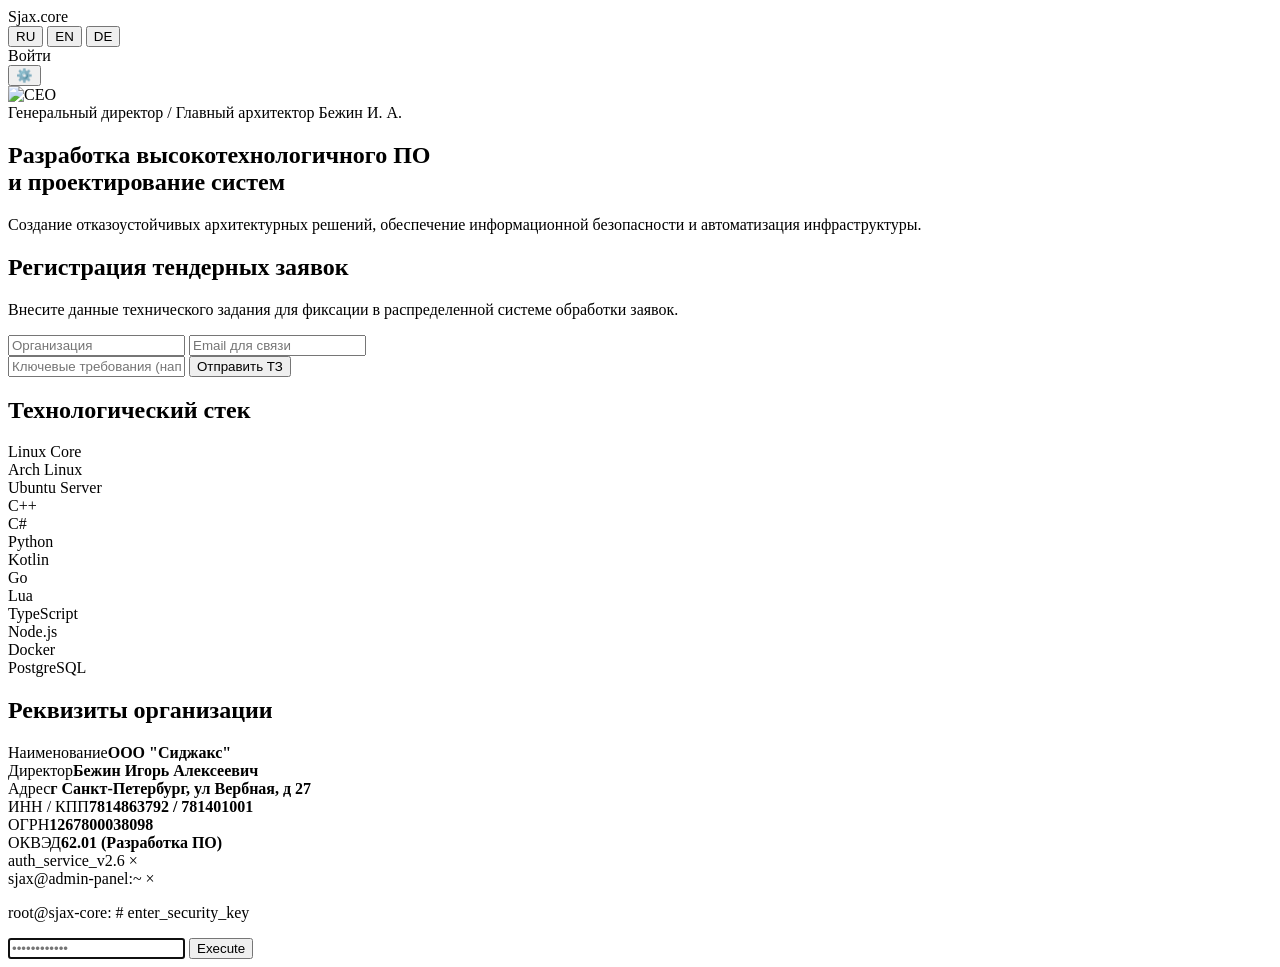
==== index.html @ 9d62c4f7 "Update index.html" ====
<!DOCTYPE html>
<html lang="ru">
<head>
    <meta charset="UTF-8">
    <meta name="viewport" content="width=device-width, initial-scale=1.0">
    <title>ООО «Сиджакс»</title>
    <link rel="preconnect" href="https://fonts.googleapis.com">
    <link rel="preconnect" href="https://fonts.gstatic.com" crossorigin>
    <link href="https://fonts.googleapis.com/css2?family=JetBrains+Mono:wght@400;500&family=Plus+Jakarta+Sans:wght@400;600;700&display=swap" rel="stylesheet">
    <link rel="stylesheet" href="style.css">
</head>
<body>

    <header class="navigation-bar">
        <div class="logo">Sjax<span class="logo-dot">.</span>core</div>
        <nav class="nav-controls">
            <div class="lang-selector">
                <button onclick="setLang('ru')" id="lang-ru" class="active-lang">RU</button>
                <button onclick="setLang('en')" id="lang-en">EN</button>
                <button onclick="setLang('de')" id="lang-de">DE</button>
            </div>
            <div id="user-profile-zone" class="user-badge-header" onclick="toggleUserModal()">
                <span id="user-nav-name">Войти</span>
            </div>
            <button class="control-gear" onclick="openAdminModal()">⚙️</button>
        </nav>
    </header>

    <main class="main-wrapper">
        
        <section class="hero-section">
            <div class="ceo-badge">
                <div class="avatar-container">
                    <img id="ceo-avatar" src="https://cdn.phototourl.com/free/2026-06-03-d10186d6-d493-4228-a46b-4784cc7c9f4e.png" alt="CEO">
                    <div class="online-pulse"></div>
                </div>
                <div class="ceo-info">
                    <span class="ceo-title">Генеральный директор / Главный архитектор</span>
                    <span class="ceo-name">Бежин И. А.</span>
                </div>
            </div>
            
            <h1 id="main-headline">Разработка высокотехнологичного ПО<br><span class="purple-gradient">и проектирование систем</span></h1>
            <p id="main-subline">Создание отказоустойчивых архитектурных решений, обеспечение информационной безопасности и автоматизация инфраструктуры.</p>
        </section>

        <section class="tender-constructor card">
            <div class="section-header">
                <h2 id="tender-title">Регистрация тендерных заявок</h2>
                <p id="tender-desc">Внесите данные технического задания для фиксации в распределенной системе обработки заявок.</p>
            </div>
            <div class="tender-form">
                <div class="form-row">
                    <input type="text" id="client-company" placeholder="Организация">
                    <input type="email" id="client-email" placeholder="Email для связи">
                </div>
                <div class="form-row">
                    <input type="text" id="tender-keywords" placeholder="Ключевые требования (например: СУБД, высокая нагрузка)">
                    <button onclick="submitTenderToDB()" id="tender-btn">Отправить ТЗ</button>
                </div>
                <div id="tender-result" class="tender-output" style="display: none;"></div>
            </div>

            <div class="user-tenders-list" id="my-tenders-box" style="display:none;">
                <h3>Лог зарегистрированных заявок:</h3>
                <div id="tenders-container"></div>
            </div>
        </section>

        <section class="matrix-stack">
            <h2 id="stack-headline">Технологический стек</h2>
            <div class="stack-flex">
                <div class="stack-tag">Linux Core</div>
                <div class="stack-tag">Arch Linux</div>
                <div class="stack-tag">Ubuntu Server</div>
                <div class="stack-tag">C++</div>
                <div class="stack-tag">C#</div>
                <div class="stack-tag">Python</div>
                <div class="stack-tag">Kotlin</div>
                <div class="stack-tag">Go</div>
                <div class="stack-tag">Lua</div>
                <div class="stack-tag">TypeScript</div>
                <div class="stack-tag">Node.js</div>
                <div class="stack-tag">Docker</div>
                <div class="stack-tag">PostgreSQL</div>
            </div>
        </section>

        <section class="legal-board card">
            <h2 id="legal-title">Реквизиты организации</h2>
            <div class="legal-grid">
                <div class="legal-row"><span>Наименование</span><strong>ООО "Сиджакс"</strong></div>
                <div class="legal-row"><span>Директор</span><strong>Бежин Игорь Алексеевич</strong></div>
                <div class="legal-row"><span>Адрес</span><strong>г Санкт-Петербург, ул Вербная, д 27</strong></div>
                <div class="legal-row"><span>ИНН / КПП</span><strong>7814863792 / 781401001</strong></div>
                <div class="legal-row"><span>ОГРН</span><strong>1267800038098</strong></div>
                <div class="legal-row"><span>ОКВЭД</span><strong>62.01 (Разработка ПО)</strong></div>
            </div>
        </section>
    </main>

    <div id="user-gate" class="modal-overlay">
        <div class="terminal-box">
            <div class="terminal-header">
                <span class="terminal-title">auth_service_v2.6</span>
                <span class="close-gate" onclick="toggleUserModal()">&times;</span>
            </div>
            <div class="terminal-body" id="user-modal-body"></div>
        </div>
    </div>

    <div id="secure-gate" class="modal-overlay">
        <div class="terminal-box">
            <div class="terminal-header">
                <span class="terminal-title">sjax@admin-panel:~</span>
                <span class="close-gate" onclick="closeAdminModal()">&times;</span>
            </div>
            <div class="terminal-body">
                <div id="auth-zone">
                    <p class="status-text">root@sjax-core: # enter_security_key</p>
                    <input type="password" id="gate-pass" placeholder="••••••••••••" autofocus>
                    <button onclick="tryGateAccess()" class="action-btn">Execute</button>
                </div>
                <div id="control-zone" style="display: none;">
                    <p class="status-success">[SUCCESS] Сессия администратора активна.</p>
                    <div class="control-form">
                        <label>Редактировать главный слоган:</label>
                        <input type="text" id="input-headline">
                        
                        <label>Выбрать аватар:</label>
                        <div class="avatar-presets">
                            <img src="https://cdn.phototourl.com/free/2026-06-03-d10186d6-d493-4228-a46b-4784cc7c9f4e.png" onclick="selectPresetAvatar(this.src)" class="preset-preview">
                            <img src="https://encrypted-tbn0.gstatic.com/images?q=tbn:ANd9GcQONA4VPnuC95FvhA2BJG3ruIGgyJa0oaiVJg&s" onclick="selectPresetAvatar(this.src)" class="preset-preview">
                            <img src="https://pbs.twimg.com/media/EpnN1Y5W4AA3xWv?format=jpg&name=small" onclick="selectPresetAvatar(this.src)" class="preset-preview">
                        </div>

                        <label>Или кастомный URL изображения:</label>
                        <input type="text" id="input-avatar" placeholder="https://...">
                        
                        <button onclick="commitDevChanges()" class="action-btn">Commit Changes</button>
                        <p id="console-log"></p>
                    </div>
                </div>
            </div>
        </div>
    </div>

    <script src="script.js"></script>
</body>
</html>
---- style.css ----
/**
 * Core Front-End Engine v2.6
 * Модуль интернационализации, обработки транзакций СУБД и аутентификации.
 */

const i18n = {
    ru: {
        headline: "Разработка высокотехнологичного программного обеспечения<br><span class='purple-gradient'>и оптимизация бизнес-процессов</span>",
        subline: "Проектирование отказоустойчивых архитектурных решений, обеспечение информационной безопасности и автоматизация инфраструктуры на базе Linux систем.",
        tenderT: "Подать тендерную заявку / Техническое задание",
        tenderD: "Заполните форму для регистрации проекта в системе обработки заявок. Данные будут сохранены в распределенном хранилище.",
        tenderB: "Зарегистрировать ТЗ",
        stackH: "Используемый стек технологий",
        legalH: "Раскрытие информации и официальные реквизиты"
    },
    en: {
        headline: "High-Tech Software Development<br><span class='purple-gradient'>and Business Process Optimization</span>",
        subline: "Engineering fault-tolerant architectures, ensuring information security, and automating infrastructure based on Linux environments.",
        tenderT: "Submit Tender Proposal / Technical Specification",
        tenderD: "Fill out the form to register your project in the processing system. Data will be saved in persistent storage.",
        tenderB: "Register Spec",
        stackH: "Tech Stack Utilization",
        legalH: "Corporate Transparency & Official Requisites"
    },
    de: {
        headline: "High-Tech Softwareentwicklung<br><span class='purple-gradient'>und Geschäftsprozessoptimierung</span>",
        subline: "Entwicklung fehlertoleranter Architekturen, Gewährleistung der Informationssicherheit und Automatisierung der Infrastruktur auf Basis von Linux-Systemen.",
        tenderT: "Ausschreibung einreichen / Lastenheft",
        tenderD: "Füllen Sie das Formular aus, um das Projekt im Verarbeitungssystem zu registrieren. Die Daten werden im persistenten Speicher gesichert.",
        tenderB: "Spezifikation registrieren",
        stackH: "Technologiestapel",
        legalH: "Offenlegung von Informationen und offizielle Requisiten"
    }
};

let currentUser = JSON.parse(localStorage.getItem('sjax_logged_user')) || null;

function setLang(lang) {
    document.querySelectorAll('.lang-selector button').forEach(b => b.classList.remove('active-lang'));
    document.getElementById(`lang-${lang}`).classList.add('active-lang');

    const customH = localStorage.getItem('sjax_custom_headline');
    document.getElementById('main-headline').innerHTML = (lang === 'ru' && customH) ? customH : i18n[lang].headline;
    
    document.getElementById('main-subline').innerText = i18n[lang].subline;
    document.getElementById('tender-title').innerText = i18n[lang].tenderT;
    document.getElementById('tender-desc').innerText = i18n[lang].tenderD;
    document.getElementById('tender-btn').innerText = i18n[lang].tenderB;
    document.getElementById('stack-headline').innerText = i18n[lang].stackH;
    document.getElementById('legal-title').innerText = i18n[lang].legalH;
}

window.onload = function() {
    if(localStorage.getItem('sjax_custom_headline')) {
        document.getElementById('main-headline').innerHTML = localStorage.getItem('sjax_custom_headline');
    }
    const savedAvatar = localStorage.getItem('sjax_custom_avatar') || "https://cdn.phototourl.com/free/2026-06-03-d10186d6-d493-4228-a46b-4784cc7c9f4e.png";
    document.getElementById('ceo-avatar').src = savedAvatar;

    updateUserInterface();
    renderUserTenders();
};

/* --- МОДУЛЬ ТЕНДЕРНЫХ ЗАЯВОК (ПЕРСИСТЕНТНОЕ ХРАНИЛИЩЕ) --- */

function submitTenderToDB() {
    const company = document.getElementById('client-company').value.trim();
    const email = document.getElementById('client-email').value.trim();
    const keywords = document.getElementById('tender-keywords').value.trim();
    const output = document.getElementById('tender-result');

    if (!company || !email || !keywords) {
        output.style.display = "block";
        output.innerHTML = `<span style="color: #ef4444;">[DB ERROR] Ошибка валидации схемы. Заполните все обязательные поля.</span>`;
        return;
    }

    const tenderId = "S_IDX_" + Math.floor(Math.random() * 900000 + 100000);
    const newTender = {
        id: tenderId,
        company: company,
        email: email,
        keywords: keywords,
        date: new Date().toLocaleString(),
        user: currentUser ? currentUser.name : "Анонимный источник"
    };

    let db = JSON.parse(localStorage.getItem('sjax_global_database')) || [];
    db.push(newTender);
    localStorage.setItem('sjax_global_database', JSON.stringify(db));

    output.style.display = "block";
    output.innerHTML = `
        <span style="color: #22c55e;">[TRANSACTION SUCCESS] Запись успешно добавлена в стек хранения.</span><br>
        <strong>UID транзакции:</strong> ${tenderId}<br>
        <span style="color: var(--p-highlight);">Логи синхронизированы с панелью мониторинга руководителя.</span>
    `;

    document.getElementById('client-company').value = '';
    document.getElementById('client-email').value = '';
    document.getElementById('tender-keywords').value = '';
    renderUserTenders();
}

function renderUserTenders() {
    const box = document.getElementById('my-tenders-box');
    const container = document.getElementById('tenders-container');
    let db = JSON.parse(localStorage.getItem('sjax_global_database')) || [];

    if (db.length === 0) {
        box.style.display = "none";
        return;
    }

    box.style.display = "block";
    container.innerHTML = "";
    
    db.reverse().forEach(item => {
        container.innerHTML += `
            <div class="db-tender-item">
                <span style="color: #22c55e;">[${item.date}]</span> 
                <strong>${item.id}</strong> — Организация: <em>${item.company}</em> (Регистратор: ${item.user}): <br>
                <span>Спецификация требований: ${item.keywords}</span>
            </div>
        `;
    });
}

/* --- МОДУЛЬ ИМИТАЦИИ OAUTH ПРОДЛЕНИЯ СЕССИЙ --- */

function toggleUserModal() {
    const modal = document.getElementById('user-gate');
    modal.style.display = (modal.style.display === 'flex') ? 'none' : 'flex';
    if(modal.style.display === 'flex') renderUserModalContent();
}

function renderUserModalContent() {
    const body = document.getElementById('user-modal-body');
    if (currentUser) {
        body.innerHTML = `
            <p class="terminal-success">[AUTHORIZED] Авторизация действительна.</p>
            <p class="terminal-text" style="color:#fff; margin-top:10px;">
                Идентификатор: <strong>${currentUser.name}</strong><br>
                Протокол авторизации: <span style="color:var(--p-highlight);">${currentUser.provider.toUpperCase()} API OAuth2</span>
            </p>
            <button onclick="logoutUser()" class="terminal-btn" style="background:#ef4444; margin-top:20px;">Завершить сессию (Exit)</button>
        `;
    } else {
        body.innerHTML = `
            <p class="terminal-text">system_core: # select_oauth_provider</p>
            <p style="font-size:13px; color:var(--text-muted); margin-bottom:15px;">Выберите внешнего провайдера для привязки тендерных логов к вашему профилю:</p>
            <div class="oauth-container">
                <div class="social-btn btn-google" onclick="simulateOAuth('Google', 'Заказчик (Google ID)')">Интеграция через Google ID</div>
                <div class="social-btn btn-yandex" onclick="simulateOAuth('Yandex', 'Представитель (Yandex ID)')">Интеграция через Яндекс ID</div>
                <div class="social-btn btn-vk" onclick="simulateOAuth('VK', 'Пользователь (VK Connect)')">Интеграция через VK ID</div>
            </div>
        `;
    }
}

function simulateOAuth(provider, mockName) {
    currentUser = { name: mockName, provider: provider };
    localStorage.setItem('sjax_logged_user', JSON.stringify(currentUser));
    updateUserInterface();
    renderUserModalContent();
    setTimeout(() => toggleUserModal(), 1000);
}

function logoutUser() {
    currentUser = null;
    localStorage.removeItem('sjax_logged_user');
    updateUserInterface();
    renderUserModalContent();
    setTimeout(() => toggleUserModal(), 800);
}

function updateUserInterface() {
    const navText = document.getElementById('user-nav-name');
    if (currentUser) {
        navText.innerText = `${currentUser.name}`;
        navText.style.color = "var(--p-highlight)";
    } else {
        navText.innerText = "Войти в систему";
        navText.style.color = "#fff";
    }
}

/* --- КОНСОЛЬ АДМИНИСТРАТОРА (ГЕНДИРЕКТОР БЕЖИН И. А.) --- */

function openAdminModal() { document.getElementById('secure-gate').style.display = 'flex'; }
function closeAdminModal() { document.getElementById('secure-gate').style.display = 'none'; }

function tryGateAccess() {
    const inputPass = document.getElementById('gate-pass').value;
    if(inputPass === 'sudo_rm_rf_sidjacks') {
        document.getElementById('auth-zone').style.display = 'none';
        document.getElementById('control-zone').style.display = 'block';
        document.getElementById('input-headline').value = document.getElementById('main-headline').innerText;
        document.getElementById('input-avatar').value = document.getElementById('ceo-avatar').src;
    } else {
        alert('ACCESS DENIED. Нарушение прав доступа.');
    }
}

function selectPresetAvatar(url) {
    document.getElementById('input-avatar').value = url;
}

function commitDevChanges() {
    const nextHeadline = document.getElementById('input-headline').value;
    const nextAvatar = document.getElementById('input-avatar').value;
    
    localStorage.setItem('sjax_custom_headline', nextHeadline);
    document.getElementById('main-headline').innerHTML = nextHeadline;
    
    if(nextAvatar.trim() !== "") {
        localStorage.setItem('sjax_custom_avatar', nextAvatar);
        document.getElementById('ceo-avatar').src = nextAvatar;
    }
    
    const log = document.getElementById('console-log');
    log.style.color = "#22c55e";
    log.innerText = ">>> Матрица конфигурации обновлена успешно.";
    
    setTimeout(() => { log.innerText = ""; closeAdminModal(); }, 1200);
}
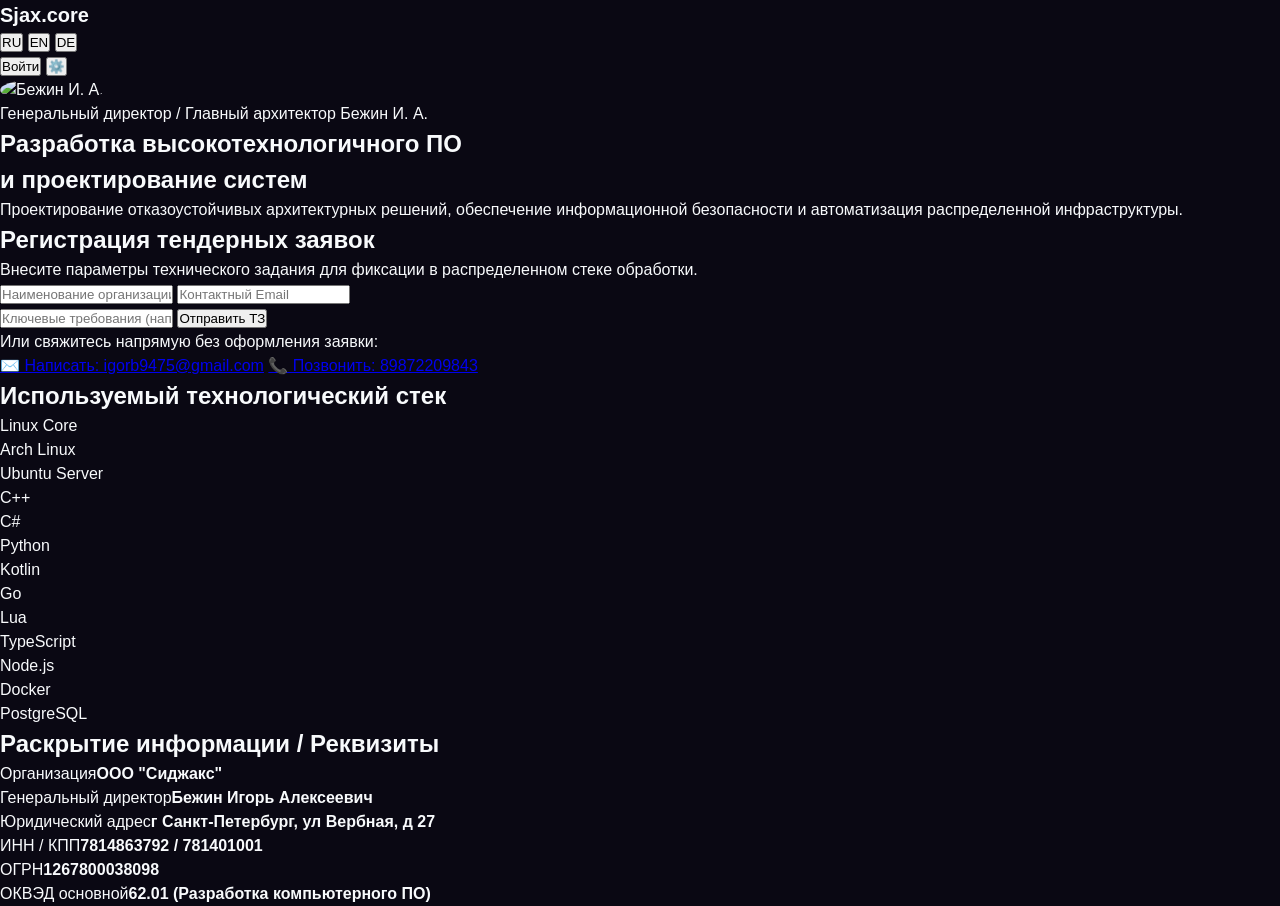
==== commit 60552e4f: "Update index.html" ====
--- a/index.html
+++ b/index.html
@@ -3,141 +3,162 @@
 <head>
     <meta charset="UTF-8">
     <meta name="viewport" content="width=device-width, initial-scale=1.0">
-    <title>ООО «Сиджакс»</title>
+    <title>ООО «Сиджакс» — Разработка ПО</title>
     <link rel="preconnect" href="https://fonts.googleapis.com">
     <link rel="preconnect" href="https://fonts.gstatic.com" crossorigin>
-    <link href="https://fonts.googleapis.com/css2?family=JetBrains+Mono:wght@400;500&family=Plus+Jakarta+Sans:wght@400;600;700&display=swap" rel="stylesheet">
+    <link href="https://fonts.googleapis.com/css2?family=JetBrains+Mono:wght@400;600;700&display=swap" rel="stylesheet">
+    <link rel="stylesheet" href="https://cdn.jsdelivr.net/gh/devicons/devicon@latest/devicon.min.css">
     <link rel="stylesheet" href="style.css">
 </head>
 <body>
 
-    <header class="navigation-bar">
-        <div class="logo">Sjax<span class="logo-dot">.</span>core</div>
-        <nav class="nav-controls">
-            <div class="lang-selector">
+    <header class="nav-container">
+        <div class="logo">Sjax<span class="dot">.</span>core</div>
+        <div class="nav-right">
+            <div class="lang-box">
                 <button onclick="setLang('ru')" id="lang-ru" class="active-lang">RU</button>
                 <button onclick="setLang('en')" id="lang-en">EN</button>
                 <button onclick="setLang('de')" id="lang-de">DE</button>
             </div>
-            <div id="user-profile-zone" class="user-badge-header" onclick="toggleUserModal()">
-                <span id="user-nav-name">Войти</span>
-            </div>
-            <button class="control-gear" onclick="openAdminModal()">⚙️</button>
-        </nav>
+            <button id="user-badge" class="btn-secondary" onclick="toggleUserModal()">Войти</button>
+            <button class="btn-icon" onclick="openAdminModal()">⚙️</button>
+        </div>
     </header>
 
-    <main class="main-wrapper">
+    <main class="layout-wrapper">
         
-        <section class="hero-section">
-            <div class="ceo-badge">
-                <div class="avatar-container">
-                    <img id="ceo-avatar" src="https://cdn.phototourl.com/free/2026-06-03-d10186d6-d493-4228-a46b-4784cc7c9f4e.png" alt="CEO">
-                    <div class="online-pulse"></div>
+        <section class="hero-block">
+            <div class="profile-card">
+                <div class="avatar-wrapper">
+                    <img id="ceo-avatar" src="https://cdn.phototourl.com/free/2026-06-03-d10186d6-d493-4228-a46b-4784cc7c9f4e.png" alt="Бежин И. А.">
+                    <span class="status-indicator"></span>
                 </div>
-                <div class="ceo-info">
-                    <span class="ceo-title">Генеральный директор / Главный архитектор</span>
-                    <span class="ceo-name">Бежин И. А.</span>
+                <div class="profile-meta">
+                    <span class="role">Генеральный директор / Главный архитектор</span>
+                    <span class="name">Бежин И. А.</span>
                 </div>
             </div>
             
-            <h1 id="main-headline">Разработка высокотехнологичного ПО<br><span class="purple-gradient">и проектирование систем</span></h1>
-            <p id="main-subline">Создание отказоустойчивых архитектурных решений, обеспечение информационной безопасности и автоматизация инфраструктуры.</p>
+            <h1 id="main-headline">Разработка высокотехнологичного ПО<br><span class="gradient-text">и проектирование систем</span></h1>
+            <p id="main-subline">Проектирование отказоустойчивых архитектурных решений, обеспечение информационной безопасности и автоматизация распределенной инфраструктуры.</p>
         </section>
 
-        <section class="tender-constructor card">
-            <div class="section-header">
-                <h2 id="tender-title">Регистрация тендерных заявок</h2>
-                <p id="tender-desc">Внесите данные технического задания для фиксации в распределенной системе обработки заявок.</p>
+        <section class="console-section">
+            <div class="panel-header">
+                <div class="window-controls"><span></span><span></span><span></span></div>
+                <h2 id="tender-title" class="panel-title">Регистрация тендерных заявок</h2>
             </div>
-            <div class="tender-form">
-                <div class="form-row">
-                    <input type="text" id="client-company" placeholder="Организация">
-                    <input type="email" id="client-email" placeholder="Email для связи">
+            <div class="panel-body">
+                <p id="tender-desc" class="panel-hint">Внесите параметры технического задания для фиксации в распределенном стеке обработки.</p>
+                
+                <div class="form-grid">
+                    <input type="text" id="client-company" placeholder="Наименование организации">
+                    <input type="email" id="client-email" placeholder="Контактный Email">
                 </div>
-                <div class="form-row">
-                    <input type="text" id="tender-keywords" placeholder="Ключевые требования (например: СУБД, высокая нагрузка)">
-                    <button onclick="submitTenderToDB()" id="tender-btn">Отправить ТЗ</button>
+                <div class="form-action-group">
+                    <input type="text" id="tender-keywords" placeholder="Ключевые требования (например: высокая нагрузка, СУБД, Linux)">
+                    <button onclick="submitTenderToDB()" id="tender-btn" class="btn-primary">Отправить ТЗ</button>
                 </div>
-                <div id="tender-result" class="tender-output" style="display: none;"></div>
+                
+                <div id="tender-result" class="log-box success-msg" style="display: none;"></div>
+
+                <div class="direct-contacts-zone">
+                    <span class="or-divider">Или свяжитесь напрямую без оформления заявки:</span>
+                    <div class="contacts-row">
+                        <a href="mailto:igorb9475@gmail.com" class="contact-link">✉️ Написать: igorb9475@gmail.com</a>
+                        <a href="tel:89872209843" class="contact-link">📞 Позвонить: 89872209843</a>
+                    </div>
+                </div>
             </div>
 
-            <div class="user-tenders-list" id="my-tenders-box" style="display:none;">
-                <h3>Лог зарегистрированных заявок:</h3>
+            <div class="db-logs-area" id="my-tenders-box" style="display:none;">
+                <div class="logs-header">Лог локальных транзакций в СУБД:</div>
                 <div id="tenders-container"></div>
             </div>
         </section>
 
-        <section class="matrix-stack">
-            <h2 id="stack-headline">Технологический стек</h2>
-            <div class="stack-flex">
-                <div class="stack-tag">Linux Core</div>
-                <div class="stack-tag">Arch Linux</div>
-                <div class="stack-tag">Ubuntu Server</div>
-                <div class="stack-tag">C++</div>
-                <div class="stack-tag">C#</div>
-                <div class="stack-tag">Python</div>
-                <div class="stack-tag">Kotlin</div>
-                <div class="stack-tag">Go</div>
-                <div class="stack-tag">Lua</div>
-                <div class="stack-tag">TypeScript</div>
-                <div class="stack-tag">Node.js</div>
-                <div class="stack-tag">Docker</div>
-                <div class="stack-tag">PostgreSQL</div>
+        <section class="tech-section">
+            <h2 id="stack-headline">Используемый технологический стек</h2>
+            <div class="tags-grid">
+                <div class="tag"><i class="devicon-linux-plain"></i> Linux Core</div>
+                <div class="tag"><i class="devicon-archlinux-plain"></i> Arch Linux</div>
+                <div class="tag"><i class="devicon-ubuntu-plain"></i> Ubuntu Server</div>
+                <div class="tag"><i class="devicon-cplusplus-plain"></i> C++</div>
+                <div class="tag"><i class="devicon-csharp-plain"></i> C#</div>
+                <div class="tag"><i class="devicon-python-plain"></i> Python</div>
+                <div class="tag"><i class="devicon-kotlin-plain"></i> Kotlin</div>
+                <div class="tag"><i class="devicon-go-original-wordmark"></i> Go</div>
+                <div class="tag"><i class="devicon-lua-plain"></i> Lua</div>
+                <div class="tag"><i class="devicon-typescript-plain"></i> TypeScript</div>
+                <div class="tag"><i class="devicon-nodejs-plain"></i> Node.js</div>
+                <div class="tag"><i class="devicon-docker-plain"></i> Docker</div>
+                <div class="tag"><i class="devicon-postgresql-plain"></i> PostgreSQL</div>
             </div>
         </section>
 
-        <section class="legal-board card">
-            <h2 id="legal-title">Реквизиты организации</h2>
-            <div class="legal-grid">
-                <div class="legal-row"><span>Наименование</span><strong>ООО "Сиджакс"</strong></div>
-                <div class="legal-row"><span>Директор</span><strong>Бежин Игорь Алексеевич</strong></div>
-                <div class="legal-row"><span>Адрес</span><strong>г Санкт-Петербург, ул Вербная, д 27</strong></div>
-                <div class="legal-row"><span>ИНН / КПП</span><strong>7814863792 / 781401001</strong></div>
-                <div class="legal-row"><span>ОГРН</span><strong>1267800038098</strong></div>
-                <div class="legal-row"><span>ОКВЭД</span><strong>62.01 (Разработка ПО)</strong></div>
+        <section class="legal-section">
+            <h2 id="legal-title">Раскрытие информации / Реквизиты</h2>
+            <div class="legal-table">
+                <div class="table-row"><span>Организация</span><strong>ООО "Сиджакс"</strong></div>
+                <div class="table-row"><span>Генеральный директор</span><strong>Бежин Игорь Алексеевич</strong></div>
+                <div class="table-row"><span>Юридический адрес</span><strong>г Санкт-Петербург, ул Вербная, д 27</strong></div>
+                <div class="table-row"><span>ИНН / КПП</span><strong>7814863792 / 781401001</strong></div>
+                <div class="table-row"><span>ОГРН</span><strong>1267800038098</strong></div>
+                <div class="table-row"><span>ОКВЭД основной</span><strong>62.01 (Разработка компьютерного ПО)</strong></div>
             </div>
         </section>
     </main>
 
-    <div id="user-gate" class="modal-overlay">
-        <div class="terminal-box">
-            <div class="terminal-header">
-                <span class="terminal-title">auth_service_v2.6</span>
-                <span class="close-gate" onclick="toggleUserModal()">&times;</span>
+    <div id="user-gate" class="modal-backdrop" style="display: none;">
+        <div class="modal-box">
+            <div class="modal-header">
+                <span class="modal-title">auth_manager_v2.6</span>
+                <span class="modal-close" onclick="toggleUserModal()">&times;</span>
             </div>
-            <div class="terminal-body" id="user-modal-body"></div>
+            <div class="modal-body" id="user-modal-body"></div>
         </div>
     </div>
 
-    <div id="secure-gate" class="modal-overlay">
-        <div class="terminal-box">
-            <div class="terminal-header">
-                <span class="terminal-title">sjax@admin-panel:~</span>
-                <span class="close-gate" onclick="closeAdminModal()">&times;</span>
+    <div id="oauth-selector-screen" class="modal-backdrop" style="display: none;">
+        <div class="modal-box oauth-picker-box">
+            <div class="modal-header">
+                <span id="oauth-screen-title" class="modal-title">Выбор аккаунта</span>
+                <span class="modal-close" onclick="closeOAuthScreen()">&times;</span>
             </div>
-            <div class="terminal-body">
+            <div class="modal-body" id="oauth-profiles-container"></div>
+        </div>
+    </div>
+
+    <div id="secure-gate" class="modal-backdrop" style="display: none;">
+        <div class="modal-box">
+            <div class="modal-header">
+                <span class="modal-title">sjax@admin-terminal:~</span>
+                <span class="modal-close" onclick="closeAdminModal()">&times;</span>
+            </div>
+            <div class="modal-body">
                 <div id="auth-zone">
-                    <p class="status-text">root@sjax-core: # enter_security_key</p>
+                    <p class="console-text"># enter_security_key</p>
                     <input type="password" id="gate-pass" placeholder="••••••••••••" autofocus>
-                    <button onclick="tryGateAccess()" class="action-btn">Execute</button>
+                    <button onclick="tryGateAccess()" class="btn-primary terminal-enter-btn">Execute</button>
                 </div>
                 <div id="control-zone" style="display: none;">
-                    <p class="status-success">[SUCCESS] Сессия администратора активна.</p>
-                    <div class="control-form">
-                        <label>Редактировать главный слоган:</label>
+                    <p class="console-success">[OK] Доступ к ядру конфигурации предоставлен.</p>
+                    <div class="admin-fields">
+                        <label>Редактирование слогана:</label>
                         <input type="text" id="input-headline">
                         
-                        <label>Выбрать аватар:</label>
-                        <div class="avatar-presets">
-                            <img src="https://cdn.phototourl.com/free/2026-06-03-d10186d6-d493-4228-a46b-4784cc7c9f4e.png" onclick="selectPresetAvatar(this.src)" class="preset-preview">
-                            <img src="https://encrypted-tbn0.gstatic.com/images?q=tbn:ANd9GcQONA4VPnuC95FvhA2BJG3ruIGgyJa0oaiVJg&s" onclick="selectPresetAvatar(this.src)" class="preset-preview">
-                            <img src="https://pbs.twimg.com/media/EpnN1Y5W4AA3xWv?format=jpg&name=small" onclick="selectPresetAvatar(this.src)" class="preset-preview">
+                        <label>Предустановленные аватары:</label>
+                        <div class="avatar-selector">
+                            <img src="https://cdn.phototourl.com/free/2026-06-03-d10186d6-d493-4228-a46b-4784cc7c9f4e.png" onclick="selectPresetAvatar(this.src)">
+                            <img src="https://encrypted-tbn0.gstatic.com/images?q=tbn:ANd9GcQONA4VPnuC95FvhA2BJG3ruIGgyJa0oaiVJg&s" alt="Preset 2">
+                            <img src="https://pbs.twimg.com/media/EpnN1Y5W4AA3xWv?format=jpg&name=small" alt="Preset 3">
                         </div>
 
-                        <label>Или кастомный URL изображения:</label>
+                        <label>Кастомный URL аватара:</label>
                         <input type="text" id="input-avatar" placeholder="https://...">
                         
-                        <button onclick="commitDevChanges()" class="action-btn">Commit Changes</button>
+                        <button onclick="commitDevChanges()" class="btn-primary save-btn">Commit Changes</button>
+                        <button onclick="revokeAdminAccess()" class="btn-secondary logout-admin-btn" style="margin-top: 8px; width: 100%; color: #ef4444; border-color: rgba(239,68,68,0.3)">Сбросить токен админа на этом ПК</button>
                         <p id="console-log"></p>
                     </div>
                 </div>
--- a/style.css
+++ b/style.css
@@ -1,226 +1,370 @@
-/**
- * Core Front-End Engine v2.6
- * Модуль интернационализации, обработки транзакций СУБД и аутентификации.
- */
-
-const i18n = {
-    ru: {
-        headline: "Разработка высокотехнологичного программного обеспечения<br><span class='purple-gradient'>и оптимизация бизнес-процессов</span>",
-        subline: "Проектирование отказоустойчивых архитектурных решений, обеспечение информационной безопасности и автоматизация инфраструктуры на базе Linux систем.",
-        tenderT: "Подать тендерную заявку / Техническое задание",
-        tenderD: "Заполните форму для регистрации проекта в системе обработки заявок. Данные будут сохранены в распределенном хранилище.",
-        tenderB: "Зарегистрировать ТЗ",
-        stackH: "Используемый стек технологий",
-        legalH: "Раскрытие информации и официальные реквизиты"
-    },
-    en: {
-        headline: "High-Tech Software Development<br><span class='purple-gradient'>and Business Process Optimization</span>",
-        subline: "Engineering fault-tolerant architectures, ensuring information security, and automating infrastructure based on Linux environments.",
-        tenderT: "Submit Tender Proposal / Technical Specification",
-        tenderD: "Fill out the form to register your project in the processing system. Data will be saved in persistent storage.",
-        tenderB: "Register Spec",
-        stackH: "Tech Stack Utilization",
-        legalH: "Corporate Transparency & Official Requisites"
-    },
-    de: {
-        headline: "High-Tech Softwareentwicklung<br><span class='purple-gradient'>und Geschäftsprozessoptimierung</span>",
-        subline: "Entwicklung fehlertoleranter Architekturen, Gewährleistung der Informationssicherheit und Automatisierung der Infrastruktur auf Basis von Linux-Systemen.",
-        tenderT: "Ausschreibung einreichen / Lastenheft",
-        tenderD: "Füllen Sie das Formular aus, um das Projekt im Verarbeitungssystem zu registrieren. Die Daten werden im persistenten Speicher gesichert.",
-        tenderB: "Spezifikation registrieren",
-        stackH: "Technologiestapel",
-        legalH: "Offenlegung von Informationen und offizielle Requisiten"
-    }
-};
-
-let currentUser = JSON.parse(localStorage.getItem('sjax_logged_user')) || null;
-
-function setLang(lang) {
-    document.querySelectorAll('.lang-selector button').forEach(b => b.classList.remove('active-lang'));
-    document.getElementById(`lang-${lang}`).classList.add('active-lang');
-
-    const customH = localStorage.getItem('sjax_custom_headline');
-    document.getElementById('main-headline').innerHTML = (lang === 'ru' && customH) ? customH : i18n[lang].headline;
-    
-    document.getElementById('main-subline').innerText = i18n[lang].subline;
-    document.getElementById('tender-title').innerText = i18n[lang].tenderT;
-    document.getElementById('tender-desc').innerText = i18n[lang].tenderD;
-    document.getElementById('tender-btn').innerText = i18n[lang].tenderB;
-    document.getElementById('stack-headline').innerText = i18n[lang].stackH;
-    document.getElementById('legal-title').innerText = i18n[lang].legalH;
-}
-
-window.onload = function() {
-    if(localStorage.getItem('sjax_custom_headline')) {
-        document.getElementById('main-headline').innerHTML = localStorage.getItem('sjax_custom_headline');
-    }
-    const savedAvatar = localStorage.getItem('sjax_custom_avatar') || "https://cdn.phototourl.com/free/2026-06-03-d10186d6-d493-4228-a46b-4784cc7c9f4e.png";
-    document.getElementById('ceo-avatar').src = savedAvatar;
-
-    updateUserInterface();
-    renderUserTenders();
-};
-
-/* --- МОДУЛЬ ТЕНДЕРНЫХ ЗАЯВОК (ПЕРСИСТЕНТНОЕ ХРАНИЛИЩЕ) --- */
-
-function submitTenderToDB() {
-    const company = document.getElementById('client-company').value.trim();
-    const email = document.getElementById('client-email').value.trim();
-    const keywords = document.getElementById('tender-keywords').value.trim();
-    const output = document.getElementById('tender-result');
-
-    if (!company || !email || !keywords) {
-        output.style.display = "block";
-        output.innerHTML = `<span style="color: #ef4444;">[DB ERROR] Ошибка валидации схемы. Заполните все обязательные поля.</span>`;
-        return;
-    }
-
-    const tenderId = "S_IDX_" + Math.floor(Math.random() * 900000 + 100000);
-    const newTender = {
-        id: tenderId,
-        company: company,
-        email: email,
-        keywords: keywords,
-        date: new Date().toLocaleString(),
-        user: currentUser ? currentUser.name : "Анонимный источник"
-    };
-
-    let db = JSON.parse(localStorage.getItem('sjax_global_database')) || [];
-    db.push(newTender);
-    localStorage.setItem('sjax_global_database', JSON.stringify(db));
-
-    output.style.display = "block";
-    output.innerHTML = `
-        <span style="color: #22c55e;">[TRANSACTION SUCCESS] Запись успешно добавлена в стек хранения.</span><br>
-        <strong>UID транзакции:</strong> ${tenderId}<br>
-        <span style="color: var(--p-highlight);">Логи синхронизированы с панелью мониторинга руководителя.</span>
-    `;
-
-    document.getElementById('client-company').value = '';
-    document.getElementById('client-email').value = '';
-    document.getElementById('tender-keywords').value = '';
-    renderUserTenders();
-}
-
-function renderUserTenders() {
-    const box = document.getElementById('my-tenders-box');
-    const container = document.getElementById('tenders-container');
-    let db = JSON.parse(localStorage.getItem('sjax_global_database')) || [];
-
-    if (db.length === 0) {
-        box.style.display = "none";
-        return;
-    }
-
-    box.style.display = "block";
-    container.innerHTML = "";
-    
-    db.reverse().forEach(item => {
-        container.innerHTML += `
-            <div class="db-tender-item">
-                <span style="color: #22c55e;">[${item.date}]</span> 
-                <strong>${item.id}</strong> — Организация: <em>${item.company}</em> (Регистратор: ${item.user}): <br>
-                <span>Спецификация требований: ${item.keywords}</span>
-            </div>
-        `;
-    });
-}
-
-/* --- МОДУЛЬ ИМИТАЦИИ OAUTH ПРОДЛЕНИЯ СЕССИЙ --- */
-
-function toggleUserModal() {
-    const modal = document.getElementById('user-gate');
-    modal.style.display = (modal.style.display === 'flex') ? 'none' : 'flex';
-    if(modal.style.display === 'flex') renderUserModalContent();
-}
-
-function renderUserModalContent() {
-    const body = document.getElementById('user-modal-body');
-    if (currentUser) {
-        body.innerHTML = `
-            <p class="terminal-success">[AUTHORIZED] Авторизация действительна.</p>
-            <p class="terminal-text" style="color:#fff; margin-top:10px;">
-                Идентификатор: <strong>${currentUser.name}</strong><br>
-                Протокол авторизации: <span style="color:var(--p-highlight);">${currentUser.provider.toUpperCase()} API OAuth2</span>
-            </p>
-            <button onclick="logoutUser()" class="terminal-btn" style="background:#ef4444; margin-top:20px;">Завершить сессию (Exit)</button>
-        `;
-    } else {
-        body.innerHTML = `
-            <p class="terminal-text">system_core: # select_oauth_provider</p>
-            <p style="font-size:13px; color:var(--text-muted); margin-bottom:15px;">Выберите внешнего провайдера для привязки тендерных логов к вашему профилю:</p>
-            <div class="oauth-container">
-                <div class="social-btn btn-google" onclick="simulateOAuth('Google', 'Заказчик (Google ID)')">Интеграция через Google ID</div>
-                <div class="social-btn btn-yandex" onclick="simulateOAuth('Yandex', 'Представитель (Yandex ID)')">Интеграция через Яндекс ID</div>
-                <div class="social-btn btn-vk" onclick="simulateOAuth('VK', 'Пользователь (VK Connect)')">Интеграция через VK ID</div>
-            </div>
-        `;
-    }
-}
-
-function simulateOAuth(provider, mockName) {
-    currentUser = { name: mockName, provider: provider };
-    localStorage.setItem('sjax_logged_user', JSON.stringify(currentUser));
-    updateUserInterface();
-    renderUserModalContent();
-    setTimeout(() => toggleUserModal(), 1000);
-}
-
-function logoutUser() {
-    currentUser = null;
-    localStorage.removeItem('sjax_logged_user');
-    updateUserInterface();
-    renderUserModalContent();
-    setTimeout(() => toggleUserModal(), 800);
-}
-
-function updateUserInterface() {
-    const navText = document.getElementById('user-nav-name');
-    if (currentUser) {
-        navText.innerText = `${currentUser.name}`;
-        navText.style.color = "var(--p-highlight)";
-    } else {
-        navText.innerText = "Войти в систему";
-        navText.style.color = "#fff";
-    }
-}
-
-/* --- КОНСОЛЬ АДМИНИСТРАТОРА (ГЕНДИРЕКТОР БЕЖИН И. А.) --- */
-
-function openAdminModal() { document.getElementById('secure-gate').style.display = 'flex'; }
-function closeAdminModal() { document.getElementById('secure-gate').style.display = 'none'; }
-
-function tryGateAccess() {
-    const inputPass = document.getElementById('gate-pass').value;
-    if(inputPass === 'sudo_rm_rf_sidjacks') {
-        document.getElementById('auth-zone').style.display = 'none';
-        document.getElementById('control-zone').style.display = 'block';
-        document.getElementById('input-headline').value = document.getElementById('main-headline').innerText;
-        document.getElementById('input-avatar').value = document.getElementById('ceo-avatar').src;
-    } else {
-        alert('ACCESS DENIED. Нарушение прав доступа.');
-    }
-}
-
-function selectPresetAvatar(url) {
-    document.getElementById('input-avatar').value = url;
-}
-
-function commitDevChanges() {
-    const nextHeadline = document.getElementById('input-headline').value;
-    const nextAvatar = document.getElementById('input-avatar').value;
-    
-    localStorage.setItem('sjax_custom_headline', nextHeadline);
-    document.getElementById('main-headline').innerHTML = nextHeadline;
-    
-    if(nextAvatar.trim() !== "") {
-        localStorage.setItem('sjax_custom_avatar', nextAvatar);
-        document.getElementById('ceo-avatar').src = nextAvatar;
-    }
-    
-    const log = document.getElementById('console-log');
-    log.style.color = "#22c55e";
-    log.innerText = ">>> Матрица конфигурации обновлена успешно.";
-    
-    setTimeout(() => { log.innerText = ""; closeAdminModal(); }, 1200);
-}
+:root {
+    --bg-main: #0a0813;
+    --bg-card: rgba(255, 255, 255, 0.03);
+    --border-color: rgba(255, 255, 255, 0.08);
+    --primary: #8b5cf6;
+    --highlight: #d946ef;
+    --text-main: #f8fafc;
+    --text-muted: #94a3b8;
+}
+
+* {
+    box-sizing: border-box;
+    margin: 0;
+    padding: 0;
+}
+
+body {
+    background-color: var(--bg-main);
+    color: var(--text-main);
+    font-family: 'Plus Jakarta Sans', sans-serif;
+    line-height: 1.5;
+}
+
+.main-wrapper {
+    max-width: 900px;
+    margin: 0 auto;
+    padding: 20px;
+}
+
+.card {
+    background: var(--bg-card);
+    border: 1px solid var(--border-color);
+    border-radius: 16px;
+    padding: 24px;
+    margin-bottom: 24px;
+}
+
+/* Навигация */
+.navigation-bar {
+    display: flex;
+    justify-content: space-between;
+    align-items: center;
+    padding: 16px 24px;
+    border-bottom: 1px solid var(--border-color);
+    background: rgba(10, 8, 19, 0.8);
+    position: sticky;
+    top: 0;
+    z-index: 100;
+}
+
+.logo {
+    font-size: 20px;
+    font-weight: 700;
+}
+
+.logo-dot {
+    color: var(--highlight);
+}
+
+.nav-controls {
+    display: flex;
+    align-items: center;
+    gap: 12px;
+}
+
+.lang-selector button {
+    background: transparent;
+    border: 1px solid var(--border-color);
+    color: var(--text-muted);
+    padding: 4px 8px;
+    border-radius: 6px;
+    cursor: pointer;
+    font-size: 12px;
+}
+
+.lang-selector button.active-lang, .lang-selector button:hover {
+    background: var(--primary);
+    color: #fff;
+}
+
+.user-badge-header {
+    border: 1px solid var(--border-color);
+    padding: 6px 12px;
+    border-radius: 8px;
+    font-size: 13px;
+    cursor: pointer;
+}
+
+.control-gear {
+    background: transparent;
+    border: none;
+    cursor: pointer;
+    font-size: 18px;
+}
+
+/* Hero блок с компактным аватаром */
+.hero-section {
+    padding: 40px 0;
+    text-align: center;
+}
+
+.ceo-badge {
+    display: inline-flex;
+    align-items: center;
+    gap: 12px;
+    background: var(--bg-card);
+    border: 1px solid var(--border-color);
+    padding: 8px 16px;
+    border-radius: 30px;
+    margin-bottom: 20px;
+}
+
+.avatar-container {
+    position: relative;
+    width: 40px;
+    height: 40px;
+}
+
+#ceo-avatar {
+    width: 100%;
+    height: 100%;
+    border-radius: 50%;
+    object-fit: cover;
+}
+
+.online-pulse {
+    position: absolute;
+    bottom: 0;
+    right: 0;
+    width: 8px;
+    height: 8px;
+    background: #22c55e;
+    border-radius: 50%;
+}
+
+.ceo-info {
+    text-align: left;
+}
+
+.ceo-title {
+    display: block;
+    font-size: 10px;
+    color: var(--text-muted);
+}
+
+.ceo-name {
+    font-size: 13px;
+    font-weight: 600;
+}
+
+.hero-section h1 {
+    font-size: 2.2rem;
+    font-weight: 700;
+    line-height: 1.3;
+    margin-bottom: 16px;
+}
+
+.purple-gradient {
+    background: linear-gradient(to right, #fff, var(--highlight));
+    -webkit-background-clip: text;
+    -webkit-text-fill-color: transparent;
+}
+
+.hero-section p {
+    color: var(--text-muted);
+    font-size: 1rem;
+    max-width: 600px;
+    margin: 0 auto;
+}
+
+/* Формы и ТЗ */
+.form-row {
+    display: flex;
+    gap: 12px;
+    margin-bottom: 12px;
+}
+
+.form-row input {
+    flex: 1;
+    padding: 12px;
+    background: rgba(0,0,0,0.2);
+    border: 1px solid var(--border-color);
+    border-radius: 8px;
+    color: #fff;
+    font-size: 14px;
+}
+
+.form-row button, .action-btn {
+    background: var(--primary);
+    color: #fff;
+    border: none;
+    padding: 12px 20px;
+    border-radius: 8px;
+    font-weight: 600;
+    cursor: pointer;
+}
+
+.tender-output {
+    margin-top: 16px;
+    padding: 16px;
+    background: rgba(0,0,0,0.3);
+    border-left: 3px solid var(--highlight);
+    border-radius: 6px;
+    font-size: 13px;
+}
+
+.db-tender-item {
+    background: rgba(0,0,0,0.2);
+    border: 1px solid var(--border-color);
+    padding: 12px;
+    border-radius: 8px;
+    margin-top: 8px;
+    font-family: 'JetBrains Mono', monospace;
+    font-size: 12px;
+}
+
+/* Стек в виде тегов (Строгий аккуратный вид вместо огромной сетки) */
+.matrix-stack h2 {
+    font-size: 18px;
+    margin-bottom: 12px;
+}
+
+.stack-flex {
+    display: flex;
+    flex-wrap: wrap;
+    gap: 8px;
+}
+
+.stack-tag {
+    background: rgba(255,255,255,0.04);
+    border: 1px solid var(--border-color);
+    padding: 6px 12px;
+    border-radius: 6px;
+    font-family: 'JetBrains Mono', monospace;
+    font-size: 13px;
+}
+
+/* Реквизиты */
+.legal-board h2 {
+    font-size: 18px;
+    margin-bottom: 16px;
+}
+
+.legal-grid {
+    display: flex;
+    flex-direction: column;
+    gap: 10px;
+}
+
+.legal-row {
+    display: flex;
+    justify-content: space-between;
+    font-size: 14px;
+    border-bottom: 1px solid rgba(255,255,255,0.02);
+    padding-bottom: 6px;
+}
+
+.legal-row span {
+    color: var(--text-muted);
+}
+
+/* Модалки */
+.modal-overlay {
+    display: none;
+    position: fixed;
+    top: 0; left: 0; width: 100%; height: 100%;
+    background: rgba(0,0,0,0.8);
+    z-index: 1000;
+    align-items: center;
+    justify-content: center;
+}
+
+.terminal-box {
+    width: 100%;
+    max-width: 480px;
+    background: #0f0d1a;
+    border: 1px solid var(--border-color);
+    border-radius: 12px;
+    overflow: hidden;
+}
+
+.terminal-header {
+    background: rgba(255,255,255,0.03);
+    padding: 12px 16px;
+    display: flex;
+    justify-content: space-between;
+    align-items: center;
+    border-bottom: 1px solid var(--border-color);
+}
+
+.terminal-title {
+    font-family: 'JetBrains Mono', monospace;
+    font-size: 12px;
+    color: var(--text-muted);
+}
+
+.close-gate {
+    cursor: pointer;
+}
+
+.terminal-body {
+    padding: 20px;
+}
+
+.status-text {
+    font-family: 'JetBrains Mono', monospace;
+    color: #22c55e;
+    margin-bottom: 12px;
+}
+
+.control-form label {
+    display: block;
+    margin-top: 12px;
+    font-size: 12px;
+    color: var(--text-muted);
+}
+
+.control-form input, #gate-pass {
+    width: 100%;
+    padding: 10px;
+    background: #05040a;
+    border: 1px solid var(--border-color);
+    border-radius: 6px;
+    color: #fff;
+    margin-top: 4px;
+}
+
+.oauth-container {
+    display: flex;
+    flex-direction: column;
+    gap: 8px;
+    margin-top: 12px;
+}
+
+.social-btn {
+    padding: 12px;
+    border-radius: 8px;
+    cursor: pointer;
+    text-align: center;
+    font-size: 14px;
+    font-weight: 600;
+    color: #fff;
+}
+
+.btn-google { background: #de4032; }
+.btn-yandex { background: #fc3f1d; }
+.btn-vk { background: #0077ff; }
+
+.avatar-presets {
+    display: flex;
+    gap: 10px;
+    margin-top: 6px;
+}
+
+.preset-preview {
+    width: 50px;
+    height: 50px;
+    border-radius: 6px;
+    object-fit: cover;
+    cursor: pointer;
+}
+
+/* Мобильная адаптация */
+@media (max-width: 600px) {
+    .navigation-bar { padding: 12px 16px; }
+    .hero-section h1 { font-size: 1.6rem; }
+    .form-row { flex-direction: column; gap: 8px; }
+    .legal-row { flex-direction: column; align-items: flex-start; gap: 2px; }
+    .main-wrapper { padding: 12px; }
+}
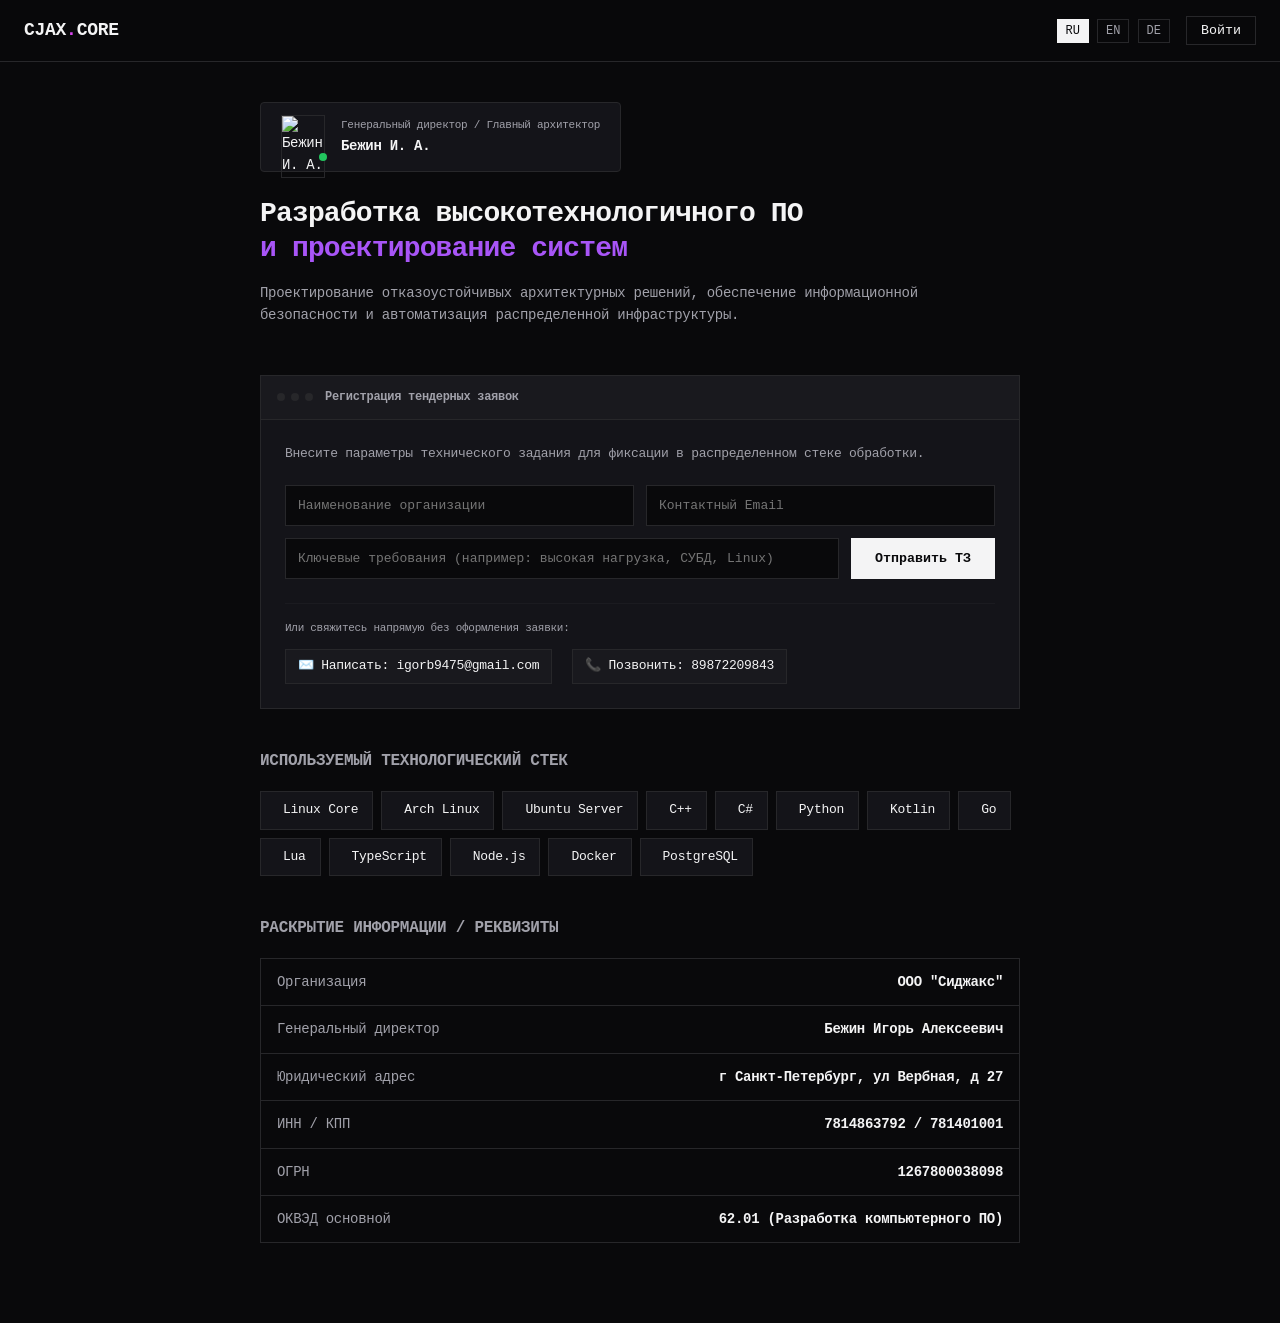
==== commit 6e09d7c4: "Update index.html" ====
--- a/index.html
+++ b/index.html
@@ -12,8 +12,10 @@
 </head>
 <body>
 
+    <!-- Верхняя панель -->
     <header class="nav-container">
-        <div class="logo">Sjax<span class="dot">.</span>core</div>
+        <!-- Исправлен нейминг на Cjax по твоей формуле (C + Ja + X) -->
+        <div class="logo">Cjax<span class="dot">.</span>core</div>
         <div class="nav-right">
             <div class="lang-box">
                 <button onclick="setLang('ru')" id="lang-ru" class="active-lang">RU</button>
@@ -21,12 +23,14 @@
                 <button onclick="setLang('de')" id="lang-de">DE</button>
             </div>
             <button id="user-badge" class="btn-secondary" onclick="toggleUserModal()">Войти</button>
-            <button class="btn-icon" onclick="openAdminModal()">⚙️</button>
+            <!-- Шестерёнка удалена. Вход в консоль теперь строго по Ctrl+Alt+A -->
         </div>
     </header>
 
+    <!-- Главный контент -->
     <main class="layout-wrapper">
         
+        <!-- Блок Руководителя -->
         <section class="hero-block">
             <div class="profile-card">
                 <div class="avatar-wrapper">
@@ -43,6 +47,7 @@
             <p id="main-subline">Проектирование отказоустойчивых архитектурных решений, обеспечение информационной безопасности и автоматизация распределенной инфраструктуры.</p>
         </section>
 
+        <!-- Интерактивная платформа ТЗ -->
         <section class="console-section">
             <div class="panel-header">
                 <div class="window-controls"><span></span><span></span><span></span></div>
@@ -77,6 +82,7 @@
             </div>
         </section>
 
+        <!-- Технологический стек -->
         <section class="tech-section">
             <h2 id="stack-headline">Используемый технологический стек</h2>
             <div class="tags-grid">
@@ -96,6 +102,7 @@
             </div>
         </section>
 
+        <!-- Реквизиты -->
         <section class="legal-section">
             <h2 id="legal-title">Раскрытие информации / Реквизиты</h2>
             <div class="legal-table">
@@ -109,6 +116,7 @@
         </section>
     </main>
 
+    <!-- Окно авторизации -->
     <div id="user-gate" class="modal-backdrop" style="display: none;">
         <div class="modal-box">
             <div class="modal-header">
@@ -119,6 +127,7 @@
         </div>
     </div>
 
+    <!-- Интерактивный селектор аккаунтов -->
     <div id="oauth-selector-screen" class="modal-backdrop" style="display: none;">
         <div class="modal-box oauth-picker-box">
             <div class="modal-header">
@@ -129,10 +138,11 @@
         </div>
     </div>
 
+    <!-- Скрытый бэкдор админа (Вызывается по горячим клавишам) -->
     <div id="secure-gate" class="modal-backdrop" style="display: none;">
         <div class="modal-box">
             <div class="modal-header">
-                <span class="modal-title">sjax@admin-terminal:~</span>
+                <span class="modal-title">cjax@admin-terminal:~</span>
                 <span class="modal-close" onclick="closeAdminModal()">&times;</span>
             </div>
             <div class="modal-body">
@@ -158,7 +168,7 @@
                         <input type="text" id="input-avatar" placeholder="https://...">
                         
                         <button onclick="commitDevChanges()" class="btn-primary save-btn">Commit Changes</button>
-                        <button onclick="revokeAdminAccess()" class="btn-secondary logout-admin-btn" style="margin-top: 8px; width: 100%; color: #ef4444; border-color: rgba(239,68,68,0.3)">Сбросить токен админа на этом ПК</button>
+                        <button onclick="revokeAdminAccess()" class="btn-secondary logout-admin-btn" style="margin-top: 8px; width: 100%; color: #ef4444; border-color: rgba(239,68,68,0.3)">Сбросить токен админа</button>
                         <p id="console-log"></p>
                     </div>
                 </div>
--- a/style.css
+++ b/style.css
@@ -1,11 +1,12 @@
+/* Архитектура стилей ООО Сиджакс. Строгий монохромный киберпанк. */
 :root {
-    --bg-main: #0a0813;
-    --bg-card: rgba(255, 255, 255, 0.03);
-    --border-color: rgba(255, 255, 255, 0.08);
-    --primary: #8b5cf6;
-    --highlight: #d946ef;
-    --text-main: #f8fafc;
-    --text-muted: #94a3b8;
+    --color-bg: #09090b;
+    --color-surface: #141419;
+    --color-border: #27272a;
+    --color-text: #f4f4f5;
+    --color-muted: #a1a1aa;
+    --color-accent: #a855f7;
+    --color-glow: #d946ef;
 }
 
 * {
@@ -15,356 +16,560 @@
 }
 
 body {
-    background-color: var(--bg-main);
-    color: var(--text-main);
-    font-family: 'Plus Jakarta Sans', sans-serif;
-    line-height: 1.5;
-}
-
-.main-wrapper {
-    max-width: 900px;
-    margin: 0 auto;
-    padding: 20px;
-}
-
-.card {
-    background: var(--bg-card);
-    border: 1px solid var(--border-color);
-    border-radius: 16px;
-    padding: 24px;
-    margin-bottom: 24px;
+    background-color: var(--color-bg);
+    color: var(--color-text);
+    font-family: 'JetBrains Mono', monospace;
+    font-size: 14px;
+    line-height: 1.6;
+    letter-spacing: -0.02em;
 }
 
 /* Навигация */
-.navigation-bar {
+.nav-container {
     display: flex;
     justify-content: space-between;
     align-items: center;
     padding: 16px 24px;
-    border-bottom: 1px solid var(--border-color);
-    background: rgba(10, 8, 19, 0.8);
+    border-bottom: 1px solid var(--color-border);
+    background-color: rgba(9, 9, 11, 0.9);
     position: sticky;
     top: 0;
     z-index: 100;
 }
 
 .logo {
-    font-size: 20px;
+    font-size: 18px;
     font-weight: 700;
-}
-
-.logo-dot {
-    color: var(--highlight);
-}
-
-.nav-controls {
-    display: flex;
-    align-items: center;
-    gap: 12px;
-}
-
-.lang-selector button {
+    text-transform: uppercase;
+}
+
+.logo .dot {
+    color: var(--color-glow);
+}
+
+.nav-right {
+    display: flex;
+    align-items: center;
+    gap: 16px;
+}
+
+.lang-box button {
     background: transparent;
-    border: 1px solid var(--border-color);
-    color: var(--text-muted);
+    border: 1px solid var(--color-border);
+    color: var(--color-muted);
     padding: 4px 8px;
-    border-radius: 6px;
-    cursor: pointer;
-    font-size: 12px;
-}
-
-.lang-selector button.active-lang, .lang-selector button:hover {
-    background: var(--primary);
-    color: #fff;
-}
-
-.user-badge-header {
-    border: 1px solid var(--border-color);
-    padding: 6px 12px;
-    border-radius: 8px;
-    font-size: 13px;
-    cursor: pointer;
-}
-
-.control-gear {
+    font-family: inherit;
+    cursor: pointer;
+    font-size: 12px;
+}
+
+.lang-box button.active-lang, .lang-box button:hover {
+    background: var(--color-text);
+    color: var(--color-bg);
+    border-color: var(--color-text);
+}
+
+/* Кнопки */
+.btn-secondary {
+    background: transparent;
+    border: 1px solid var(--color-border);
+    color: var(--color-text);
+    padding: 6px 14px;
+    font-family: inherit;
+    cursor: pointer;
+}
+
+.btn-secondary:hover {
+    border-color: var(--color-accent);
+}
+
+.btn-icon {
     background: transparent;
     border: none;
     cursor: pointer;
-    font-size: 18px;
-}
-
-/* Hero блок с компактным аватаром */
-.hero-section {
-    padding: 40px 0;
-    text-align: center;
-}
-
-.ceo-badge {
+    font-size: 16px;
+}
+
+.btn-primary {
+    background: var(--color-text);
+    color: var(--color-bg);
+    border: none;
+    padding: 12px 24px;
+    font-family: inherit;
+    font-weight: 700;
+    cursor: pointer;
+    white-space: nowrap;
+}
+
+.btn-primary:hover {
+    background: var(--color-accent);
+    color: var(--color-text);
+}
+
+/* Главный враппер */
+.layout-wrapper {
+    max-width: 800px;
+    margin: 0 auto;
+    padding: 40px 20px;
+}
+
+/* Профиль руководителя */
+.hero-block {
+    margin-bottom: 48px;
+}
+
+.profile-card {
     display: inline-flex;
     align-items: center;
-    gap: 12px;
-    background: var(--bg-card);
-    border: 1px solid var(--border-color);
-    padding: 8px 16px;
-    border-radius: 30px;
-    margin-bottom: 20px;
-}
-
-.avatar-container {
+    gap: 16px;
+    background: var(--color-surface);
+    border: 1px solid var(--color-border);
+    padding: 12px 20px;
+    border-radius: 4px;
+    margin-bottom: 24px;
+    text-align: left;
+}
+
+.avatar-wrapper {
     position: relative;
-    width: 40px;
-    height: 40px;
+    width: 44px;
+    height: 44px;
+    flex-shrink: 0;
 }
 
 #ceo-avatar {
     width: 100%;
     height: 100%;
-    border-radius: 50%;
     object-fit: cover;
-}
-
-.online-pulse {
+    border: 1px solid var(--color-border);
+}
+
+.status-indicator {
     position: absolute;
-    bottom: 0;
-    right: 0;
+    bottom: -2px;
+    right: -2px;
     width: 8px;
     height: 8px;
     background: #22c55e;
     border-radius: 50%;
 }
 
-.ceo-info {
-    text-align: left;
-}
-
-.ceo-title {
-    display: block;
-    font-size: 10px;
-    color: var(--text-muted);
-}
-
-.ceo-name {
+.profile-meta {
+    display: flex;
+    flex-direction: column;
+}
+
+.role {
+    font-size: 11px;
+    color: var(--color-muted);
+}
+
+.name {
+    font-weight: 700;
+    font-size: 14px;
+}
+
+.hero-block h1 {
+    font-size: 28px;
+    font-weight: 700;
+    line-height: 1.25;
+    margin-bottom: 16px;
+    letter-spacing: -0.03em;
+}
+
+.gradient-text {
+    color: var(--color-accent);
+}
+
+.hero-block p {
+    color: var(--color-muted);
+    font-size: 14px;
+    max-width: 680px;
+}
+
+/* Панель-окно ТЗ */
+.console-section {
+    background: var(--color-surface);
+    border: 1px solid var(--color-border);
+    margin-bottom: 40px;
+}
+
+.panel-header {
+    background: rgba(255, 255, 255, 0.02);
+    border-bottom: 1px solid var(--color-border);
+    padding: 12px 16px;
+    display: flex;
+    align-items: center;
+    gap: 12px;
+}
+
+.window-controls {
+    display: flex;
+    gap: 6px;
+}
+
+.window-controls span {
+    width: 8px;
+    height: 8px;
+    border-radius: 50%;
+    background: var(--color-border);
+}
+
+.panel-title {
+    font-size: 12px;
+    font-weight: 600;
+    color: var(--color-muted);
+}
+
+.panel-body {
+    padding: 24px;
+}
+
+.panel-hint {
     font-size: 13px;
-    font-weight: 600;
-}
-
-.hero-section h1 {
-    font-size: 2.2rem;
-    font-weight: 700;
-    line-height: 1.3;
-    margin-bottom: 16px;
-}
-
-.purple-gradient {
-    background: linear-gradient(to right, #fff, var(--highlight));
-    -webkit-background-clip: text;
-    -webkit-text-fill-color: transparent;
-}
-
-.hero-section p {
-    color: var(--text-muted);
-    font-size: 1rem;
-    max-width: 600px;
-    margin: 0 auto;
-}
-
-/* Формы и ТЗ */
-.form-row {
-    display: flex;
+    color: var(--color-muted);
+    margin-bottom: 20px;
+}
+
+.form-grid {
+    display: grid;
+    grid-template-columns: 1fr 1fr;
     gap: 12px;
     margin-bottom: 12px;
 }
 
-.form-row input {
+.console-section input {
+    background: var(--color-bg);
+    border: 1px solid var(--color-border);
+    color: var(--color-text);
+    padding: 12px;
+    font-family: inherit;
+    font-size: 13px;
+    width: 100%;
+}
+
+.console-section input:focus {
+    border-color: var(--color-accent);
+    outline: none;
+}
+
+.form-action-group {
+    display: flex;
+    gap: 12px;
+}
+
+.form-action-group input {
     flex: 1;
+}
+
+.log-box {
+    margin-top: 16px;
     padding: 12px;
-    background: rgba(0,0,0,0.2);
-    border: 1px solid var(--border-color);
-    border-radius: 8px;
-    color: #fff;
-    font-size: 14px;
-}
-
-.form-row button, .action-btn {
-    background: var(--primary);
-    color: #fff;
-    border: none;
-    padding: 12px 20px;
-    border-radius: 8px;
-    font-weight: 600;
-    cursor: pointer;
-}
-
-.tender-output {
-    margin-top: 16px;
-    padding: 16px;
-    background: rgba(0,0,0,0.3);
-    border-left: 3px solid var(--highlight);
-    border-radius: 6px;
+    background: rgba(34, 197, 94, 0.05);
+    border: 1px solid rgba(34, 197, 94, 0.2);
+    color: #4ade80;
+    font-size: 12px;
+}
+
+/* Секция прямых контактов */
+.direct-contacts-zone {
+    margin-top: 24px;
+    padding-top: 16px;
+    border-top: 1px solid rgba(255, 255, 255, 0.03);
+}
+
+.or-divider {
+    display: block;
+    font-size: 11px;
+    color: var(--color-muted);
+    margin-bottom: 12px;
+}
+
+.contacts-row {
+    display: flex;
+    gap: 20px;
+    flex-wrap: wrap;
+}
+
+.contact-link {
+    color: var(--color-text);
+    text-decoration: none;
     font-size: 13px;
+    padding: 6px 12px;
+    background: rgba(255,255,255,0.02);
+    border: 1px solid var(--color-border);
+    transition: all 0.2s ease;
+}
+
+.contact-link:hover {
+    border-color: var(--color-accent);
+    color: var(--color-accent);
+    background: rgba(168, 85, 247, 0.02);
+}
+
+/* Логи СУБД */
+.db-logs-area {
+    border-top: 1px solid var(--color-border);
+    padding: 20px 24px;
+    background: #0d0d11;
+}
+
+.logs-header {
+    font-size: 12px;
+    color: var(--color-glow);
+    margin-bottom: 12px;
 }
 
 .db-tender-item {
-    background: rgba(0,0,0,0.2);
-    border: 1px solid var(--border-color);
-    padding: 12px;
-    border-radius: 8px;
-    margin-top: 8px;
-    font-family: 'JetBrains Mono', monospace;
-    font-size: 12px;
-}
-
-/* Стек в виде тегов (Строгий аккуратный вид вместо огромной сетки) */
-.matrix-stack h2 {
-    font-size: 18px;
+    font-size: 12px;
+    border-left: 2px solid var(--color-border);
+    padding-left: 12px;
     margin-bottom: 12px;
-}
-
-.stack-flex {
+    color: var(--color-muted);
+}
+
+.db-tender-item strong {
+    color: var(--color-text);
+}
+
+/* Стек тегов (Добавлены стили для иконок) */
+.tech-section, .legal-section {
+    margin-bottom: 40px;
+}
+
+.tech-section h2, .legal-section h2 {
+    font-size: 16px;
+    margin-bottom: 16px;
+    color: var(--color-muted);
+    text-transform: uppercase;
+}
+
+.tags-grid {
     display: flex;
     flex-wrap: wrap;
     gap: 8px;
 }
 
-.stack-tag {
-    background: rgba(255,255,255,0.04);
-    border: 1px solid var(--border-color);
-    padding: 6px 12px;
-    border-radius: 6px;
-    font-family: 'JetBrains Mono', monospace;
+.tag {
+    display: flex;
+    align-items: center;
+    gap: 8px;
+    background: var(--color-surface);
+    border: 1px solid var(--color-border);
+    padding: 8px 14px;
     font-size: 13px;
 }
 
+.tag i {
+    font-size: 15px;
+    color: var(--color-muted);
+}
+
+.tag:hover i {
+    color: var(--color-accent);
+}
+
 /* Реквизиты */
-.legal-board h2 {
-    font-size: 18px;
-    margin-bottom: 16px;
-}
-
-.legal-grid {
-    display: flex;
-    flex-direction: column;
-    gap: 10px;
-}
-
-.legal-row {
+.legal-table {
+    border: 1px solid var(--color-border);
+}
+
+.table-row {
     display: flex;
     justify-content: space-between;
-    font-size: 14px;
-    border-bottom: 1px solid rgba(255,255,255,0.02);
-    padding-bottom: 6px;
-}
-
-.legal-row span {
-    color: var(--text-muted);
-}
-
-/* Модалки */
-.modal-overlay {
-    display: none;
+    padding: 12px 16px;
+    border-bottom: 1px solid var(--color-border);
+}
+
+.table-row:last-child {
+    border-bottom: none;
+}
+
+.table-row span {
+    color: var(--color-muted);
+}
+
+/* Модальные окна */
+.modal-backdrop {
     position: fixed;
     top: 0; left: 0; width: 100%; height: 100%;
-    background: rgba(0,0,0,0.8);
+    background: rgba(0, 0, 0, 0.85);
+    display: flex;
+    align-items: center;
+    justify-content: center;
     z-index: 1000;
+    padding: 16px;
+}
+
+.modal-box {
+    background: var(--color-surface);
+    border: 1px solid var(--color-border);
+    width: 100%;
+    max-width: 460px;
+}
+
+.modal-header {
+    border-bottom: 1px solid var(--color-border);
+    padding: 12px 16px;
+    display: flex;
+    justify-content: space-between;
+    align-items: center;
+}
+
+.modal-title {
+    font-size: 12px;
+    color: var(--color-muted);
+}
+
+.modal-close {
+    cursor: pointer;
+    font-size: 18px;
+}
+
+.modal-body {
+    padding: 24px;
+}
+
+/* Стили для имитации выбора аккаунта */
+.oauth-account-item {
+    display: flex;
+    align-items: center;
+    gap: 12px;
+    padding: 12px;
+    border: 1px solid var(--color-border);
+    margin-bottom: 8px;
+    cursor: pointer;
+    background: rgba(0,0,0,0.15);
+}
+
+.oauth-account-item:hover {
+    border-color: var(--color-accent);
+    background: rgba(255,255,255,0.02);
+}
+
+.oauth-avatar-circle {
+    width: 32px;
+    height: 32px;
+    border-radius: 50%;
+    background: var(--color-border);
+    display: flex;
     align-items: center;
     justify-content: center;
-}
-
-.terminal-box {
-    width: 100%;
-    max-width: 480px;
-    background: #0f0d1a;
-    border: 1px solid var(--border-color);
-    border-radius: 12px;
-    overflow: hidden;
-}
-
-.terminal-header {
-    background: rgba(255,255,255,0.03);
-    padding: 12px 16px;
-    display: flex;
-    justify-content: space-between;
-    align-items: center;
-    border-bottom: 1px solid var(--border-color);
-}
-
-.terminal-title {
-    font-family: 'JetBrains Mono', monospace;
-    font-size: 12px;
-    color: var(--text-muted);
-}
-
-.close-gate {
-    cursor: pointer;
-}
-
-.terminal-body {
-    padding: 20px;
-}
-
-.status-text {
-    font-family: 'JetBrains Mono', monospace;
+    font-weight: bold;
+    font-size: 12px;
+}
+
+.oauth-details {
+    display: flex;
+    flex-direction: column;
+}
+
+.oauth-email {
+    font-size: 11px;
+    color: var(--color-muted);
+}
+
+.console-text {
     color: #22c55e;
     margin-bottom: 12px;
 }
 
-.control-form label {
+.console-success {
+    color: #22c55e;
+    font-size: 13px;
+    margin-bottom: 16px;
+}
+
+#gate-pass {
+    width: 100%;
+    padding: 12px;
+    background: var(--color-bg);
+    border: 1px solid var(--color-border);
+    color: #fff;
+    font-size: 16px;
+    text-align: center;
+    letter-spacing: 3px;
+    margin-bottom: 16px;
+}
+
+.admin-fields label {
     display: block;
+    font-size: 12px;
+    color: var(--color-muted);
     margin-top: 12px;
-    font-size: 12px;
-    color: var(--text-muted);
-}
-
-.control-form input, #gate-pass {
+}
+
+.admin-fields input {
     width: 100%;
     padding: 10px;
-    background: #05040a;
-    border: 1px solid var(--border-color);
-    border-radius: 6px;
+    background: var(--color-bg);
+    border: 1px solid var(--color-border);
     color: #fff;
     margin-top: 4px;
 }
 
-.oauth-container {
+.avatar-selector {
+    display: flex;
+    gap: 8px;
+    margin: 8px 0;
+}
+
+.avatar-selector img {
+    width: 48px;
+    height: 48px;
+    object-fit: cover;
+    cursor: pointer;
+    border: 1px solid var(--color-border);
+}
+
+.avatar-selector img:hover {
+    border-color: var(--color-accent);
+}
+
+.oauth-list {
     display: flex;
     flex-direction: column;
     gap: 8px;
     margin-top: 12px;
 }
 
-.social-btn {
+.oauth-btn {
     padding: 12px;
-    border-radius: 8px;
-    cursor: pointer;
     text-align: center;
-    font-size: 14px;
+    cursor: pointer;
     font-weight: 600;
     color: #fff;
 }
 
-.btn-google { background: #de4032; }
-.btn-yandex { background: #fc3f1d; }
-.btn-vk { background: #0077ff; }
-
-.avatar-presets {
-    display: flex;
-    gap: 10px;
-    margin-top: 6px;
-}
-
-.preset-preview {
-    width: 50px;
-    height: 50px;
-    border-radius: 6px;
-    object-fit: cover;
-    cursor: pointer;
-}
-
-/* Мобильная адаптация */
-@media (max-width: 600px) {
-    .navigation-bar { padding: 12px 16px; }
-    .hero-section h1 { font-size: 1.6rem; }
-    .form-row { flex-direction: column; gap: 8px; }
-    .legal-row { flex-direction: column; align-items: flex-start; gap: 2px; }
-    .main-wrapper { padding: 12px; }
-}
+.oa-g { background: #de4032; }
+.oa-y { background: #fc3f1d; }
+.oa-v { background: #0077ff; }
+
+/* Адаптивная мобильная сетка */
+@media (max-width: 650px) {
+    .form-grid {
+        grid-template-columns: 1fr;
+    }
+    .form-action-group {
+        flex-direction: column;
+    }
+    .table-row {
+        flex-direction: column;
+        align-items: flex-start;
+        gap: 4px;
+    }
+    .hero-block h1 {
+        font-size: 22px;
+    }
+    .nav-container {
+        padding: 12px 16px;
+    }
+    .contacts-row {
+        flex-direction: column;
+        gap: 8px;
+    }
+    .contact-link {
+        width: 100%;
+        text-align: center;
+    }
+}
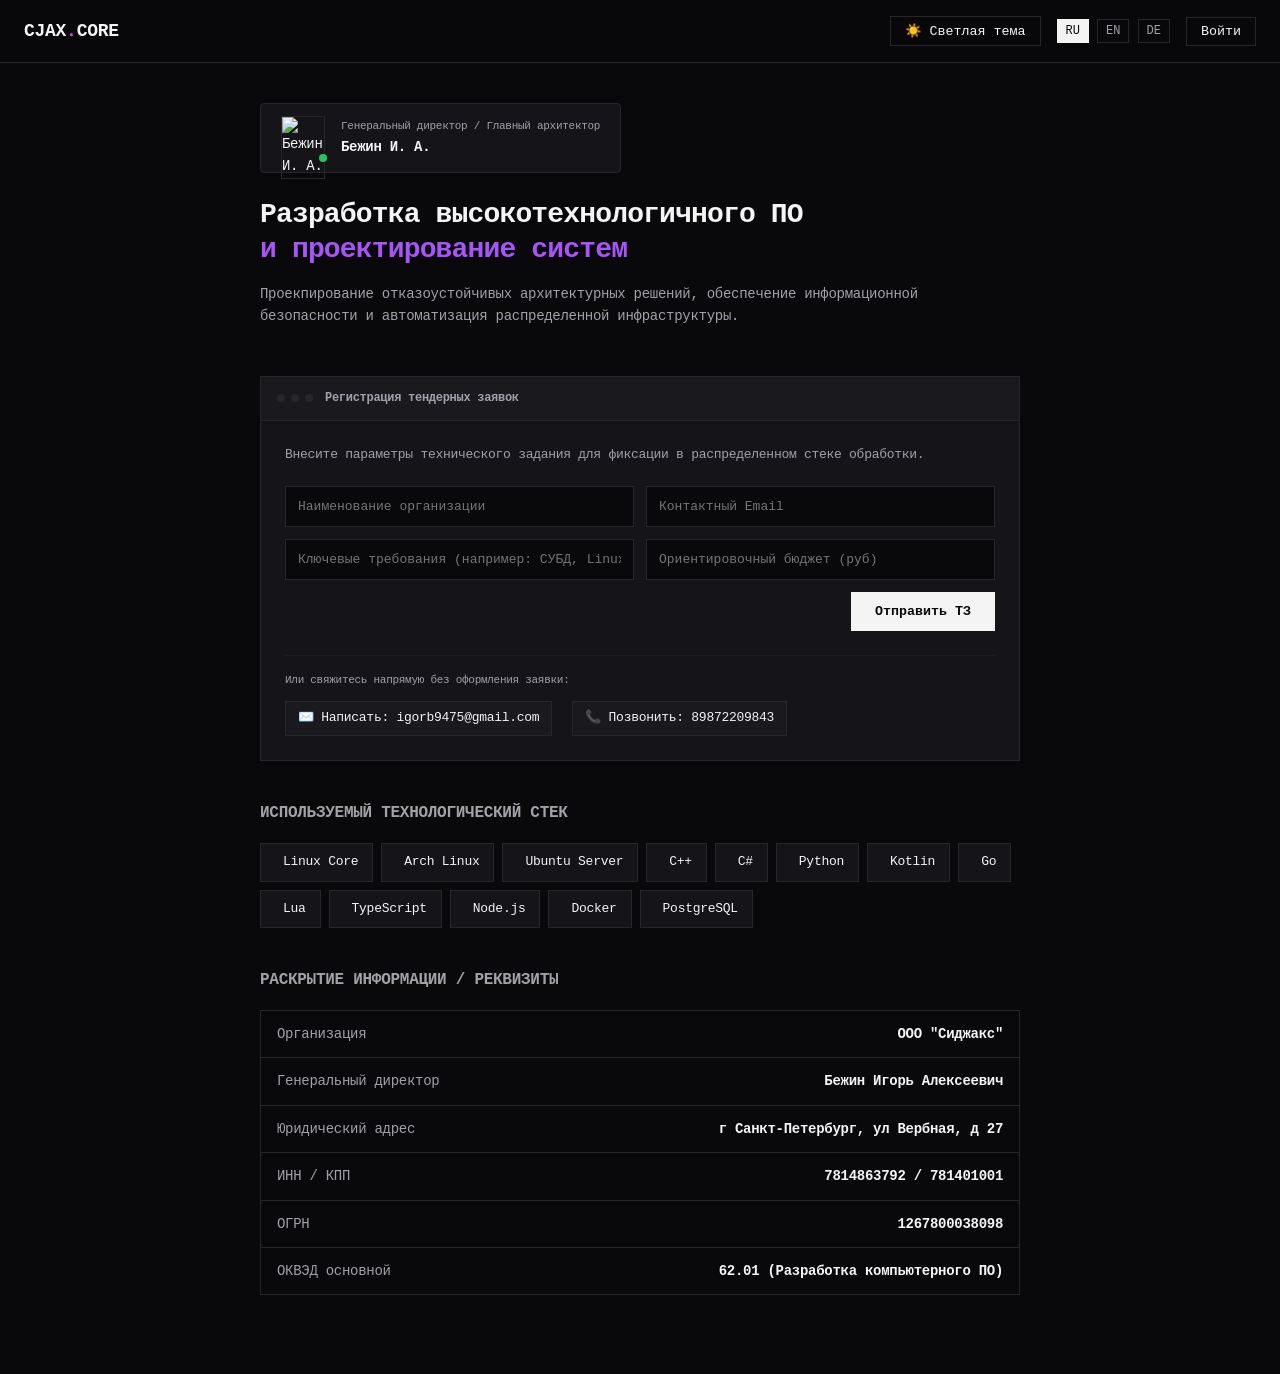
==== commit 1cc538c0: "Update index.html" ====
--- a/index.html
+++ b/index.html
@@ -10,20 +10,19 @@
     <link rel="stylesheet" href="https://cdn.jsdelivr.net/gh/devicons/devicon@latest/devicon.min.css">
     <link rel="stylesheet" href="style.css">
 </head>
-<body>
+<body class="theme-dark" id="app-body">
 
     <!-- Верхняя панель -->
     <header class="nav-container">
-        <!-- Исправлен нейминг на Cjax по твоей формуле (C + Ja + X) -->
         <div class="logo">Cjax<span class="dot">.</span>core</div>
         <div class="nav-right">
+            <button onclick="toggleTheme()" class="btn-secondary id="theme-toggle-btn">☀️ Светлая тема</button>
             <div class="lang-box">
                 <button onclick="setLang('ru')" id="lang-ru" class="active-lang">RU</button>
                 <button onclick="setLang('en')" id="lang-en">EN</button>
                 <button onclick="setLang('de')" id="lang-de">DE</button>
             </div>
             <button id="user-badge" class="btn-secondary" onclick="toggleUserModal()">Войти</button>
-            <!-- Шестерёнка удалена. Вход в консоль теперь строго по Ctrl+Alt+A -->
         </div>
     </header>
 
@@ -44,7 +43,7 @@
             </div>
             
             <h1 id="main-headline">Разработка высокотехнологичного ПО<br><span class="gradient-text">и проектирование систем</span></h1>
-            <p id="main-subline">Проектирование отказоустойчивых архитектурных решений, обеспечение информационной безопасности и автоматизация распределенной инфраструктуры.</p>
+            <p id="main-subline">Проекпирование отказоустойчивых архитектурных решений, обеспечение информационной безопасности и автоматизация распределенной инфраструктуры.</p>
         </section>
 
         <!-- Интерактивная платформа ТЗ -->
@@ -60,8 +59,11 @@
                     <input type="text" id="client-company" placeholder="Наименование организации">
                     <input type="email" id="client-email" placeholder="Контактный Email">
                 </div>
-                <div class="form-action-group">
-                    <input type="text" id="tender-keywords" placeholder="Ключевые требования (например: высокая нагрузка, СУБД, Linux)">
+                <div class="form-grid calculation-row">
+                    <input type="text" id="tender-keywords" placeholder="Ключевые требования (например: СУБД, Linux)">
+                    <input type="number" id="client-budget" placeholder="Ориентировочный бюджет (руб)">
+                </div>
+                <div style="margin-top: 12px; text-align: right;">
                     <button onclick="submitTenderToDB()" id="tender-btn" class="btn-primary">Отправить ТЗ</button>
                 </div>
                 
@@ -77,7 +79,7 @@
             </div>
 
             <div class="db-logs-area" id="my-tenders-box" style="display:none;">
-                <div class="logs-header">Лог локальных транзакций в СУБД:</div>
+                <div class="logs-header">Лог транзакций в СУБД ядра:</div>
                 <div id="tenders-container"></div>
             </div>
         </section>
@@ -116,33 +118,24 @@
         </section>
     </main>
 
-    <!-- Окно авторизации -->
+    <!-- Полноценное окно авторизации (Вместо старых списков из image_95aa81.jpg) -->
     <div id="user-gate" class="modal-backdrop" style="display: none;">
         <div class="modal-box">
             <div class="modal-header">
-                <span class="modal-title">auth_manager_v2.6</span>
+                <span class="modal-title">identity_provider_v3.0</span>
                 <span class="modal-close" onclick="toggleUserModal()">&times;</span>
             </div>
-            <div class="modal-body" id="user-modal-body"></div>
+            <div class="modal-body" id="user-modal-body">
+                <!-- Контент генерируется динамически через JS (Форма логина + кнопки OAuth) -->
+            </div>
         </div>
     </div>
 
-    <!-- Интерактивный селектор аккаунтов -->
-    <div id="oauth-selector-screen" class="modal-backdrop" style="display: none;">
-        <div class="modal-box oauth-picker-box">
+    <!-- Красивый интерактивный терминал главного админа (Fix для image_95adeb.png) -->
+    <div id="secure-gate" class="modal-backdrop" style="display: none;">
+        <div class="modal-box admin-terminal-box">
             <div class="modal-header">
-                <span id="oauth-screen-title" class="modal-title">Выбор аккаунта</span>
-                <span class="modal-close" onclick="closeOAuthScreen()">&times;</span>
-            </div>
-            <div class="modal-body" id="oauth-profiles-container"></div>
-        </div>
-    </div>
-
-    <!-- Скрытый бэкдор админа (Вызывается по горячим клавишам) -->
-    <div id="secure-gate" class="modal-backdrop" style="display: none;">
-        <div class="modal-box">
-            <div class="modal-header">
-                <span class="modal-title">cjax@admin-terminal:~</span>
+                <span class="modal-title">cjax@root-core-terminal:~</span>
                 <span class="modal-close" onclick="closeAdminModal()">&times;</span>
             </div>
             <div class="modal-body">
@@ -152,23 +145,26 @@
                     <button onclick="tryGateAccess()" class="btn-primary terminal-enter-btn">Execute</button>
                 </div>
                 <div id="control-zone" style="display: none;">
-                    <p class="console-success">[OK] Доступ к ядру конфигурации предоставлен.</p>
+                    <p class="console-success">[MASTER-ROOT] Доступ к модификации СУБД открыт.</p>
+                    
                     <div class="admin-fields">
-                        <label>Редактирование слогана:</label>
+                        <label>Редактирование главного слогана:</label>
                         <input type="text" id="input-headline">
                         
-                        <label>Предустановленные аватары:</label>
-                        <div class="avatar-selector">
-                            <img src="https://cdn.phototourl.com/free/2026-06-03-d10186d6-d493-4228-a46b-4784cc7c9f4e.png" onclick="selectPresetAvatar(this.src)">
-                            <img src="https://encrypted-tbn0.gstatic.com/images?q=tbn:ANd9GcQONA4VPnuC95FvhA2BJG3ruIGgyJa0oaiVJg&s" alt="Preset 2">
-                            <img src="https://pbs.twimg.com/media/EpnN1Y5W4AA3xWv?format=jpg&name=small" alt="Preset 3">
-                        </div>
-
                         <label>Кастомный URL аватара:</label>
                         <input type="text" id="input-avatar" placeholder="https://...">
                         
-                        <button onclick="commitDevChanges()" class="btn-primary save-btn">Commit Changes</button>
-                        <button onclick="revokeAdminAccess()" class="btn-secondary logout-admin-btn" style="margin-top: 8px; width: 100%; color: #ef4444; border-color: rgba(239,68,68,0.3)">Сбросить токен админа</button>
+                        <button onclick="commitDevChanges()" class="btn-primary save-btn" style="margin-top:12px; width:100%;">Commit System Changes</button>
+                        
+                        <!-- Новый мощный блок редактирования тендеров -->
+                        <div class="admin-db-editor-zone">
+                            <h3>Модератор базы данных тендеров</h3>
+                            <div id="admin-tenders-list-edit">
+                                <!-- Список тендеров с инпутами для редактирования цен и данных -->
+                            </div>
+                        </div>
+
+                        <button onclick="revokeAdminAccess()" class="btn-secondary logout-admin-btn">Уничтожить токен сессии админа</button>
                         <p id="console-log"></p>
                     </div>
                 </div>
--- a/style.css
+++ b/style.css
@@ -1,4 +1,3 @@
-/* Архитектура стилей ООО Сиджакс. Строгий монохромный киберпанк. */
 :root {
     --color-bg: #09090b;
     --color-surface: #141419;
@@ -24,7 +23,6 @@
     letter-spacing: -0.02em;
 }
 
-/* Навигация */
 .nav-container {
     display: flex;
     justify-content: space-between;
@@ -69,7 +67,6 @@
     border-color: var(--color-text);
 }
 
-/* Кнопки */
 .btn-secondary {
     background: transparent;
     border: 1px solid var(--color-border);
@@ -81,13 +78,6 @@
 
 .btn-secondary:hover {
     border-color: var(--color-accent);
-}
-
-.btn-icon {
-    background: transparent;
-    border: none;
-    cursor: pointer;
-    font-size: 16px;
 }
 
 .btn-primary {
@@ -106,14 +96,12 @@
     color: var(--color-text);
 }
 
-/* Главный враппер */
 .layout-wrapper {
     max-width: 800px;
     margin: 0 auto;
     padding: 40px 20px;
 }
 
-/* Профиль руководителя */
 .hero-block {
     margin-bottom: 48px;
 }
@@ -127,7 +115,6 @@
     padding: 12px 20px;
     border-radius: 4px;
     margin-bottom: 24px;
-    text-align: left;
 }
 
 .avatar-wrapper {
@@ -187,7 +174,6 @@
     max-width: 680px;
 }
 
-/* Панель-окно ТЗ */
 .console-section {
     background: var(--color-surface);
     border: 1px solid var(--color-border);
@@ -271,7 +257,6 @@
     font-size: 12px;
 }
 
-/* Секция прямых контактов */
 .direct-contacts-zone {
     margin-top: 24px;
     padding-top: 16px;
@@ -298,16 +283,13 @@
     padding: 6px 12px;
     background: rgba(255,255,255,0.02);
     border: 1px solid var(--color-border);
-    transition: all 0.2s ease;
 }
 
 .contact-link:hover {
     border-color: var(--color-accent);
     color: var(--color-accent);
-    background: rgba(168, 85, 247, 0.02);
-}
-
-/* Логи СУБД */
+}
+
 .db-logs-area {
     border-top: 1px solid var(--color-border);
     padding: 20px 24px;
@@ -332,7 +314,6 @@
     color: var(--color-text);
 }
 
-/* Стек тегов (Добавлены стили для иконок) */
 .tech-section, .legal-section {
     margin-bottom: 40px;
 }
@@ -365,11 +346,6 @@
     color: var(--color-muted);
 }
 
-.tag:hover i {
-    color: var(--color-accent);
-}
-
-/* Реквизиты */
 .legal-table {
     border: 1px solid var(--color-border);
 }
@@ -389,7 +365,6 @@
     color: var(--color-muted);
 }
 
-/* Модальные окна */
 .modal-backdrop {
     position: fixed;
     top: 0; left: 0; width: 100%; height: 100%;
@@ -430,7 +405,6 @@
     padding: 24px;
 }
 
-/* Стили для имитации выбора аккаунта */
 .oauth-account-item {
     display: flex;
     align-items: center;
@@ -444,7 +418,6 @@
 
 .oauth-account-item:hover {
     border-color: var(--color-accent);
-    background: rgba(255,255,255,0.02);
 }
 
 .oauth-avatar-circle {
@@ -522,10 +495,6 @@
     border: 1px solid var(--color-border);
 }
 
-.avatar-selector img:hover {
-    border-color: var(--color-accent);
-}
-
 .oauth-list {
     display: flex;
     flex-direction: column;
@@ -545,31 +514,11 @@
 .oa-y { background: #fc3f1d; }
 .oa-v { background: #0077ff; }
 
-/* Адаптивная мобильная сетка */
 @media (max-width: 650px) {
-    .form-grid {
-        grid-template-columns: 1fr;
-    }
-    .form-action-group {
-        flex-direction: column;
-    }
-    .table-row {
-        flex-direction: column;
-        align-items: flex-start;
-        gap: 4px;
-    }
-    .hero-block h1 {
-        font-size: 22px;
-    }
-    .nav-container {
-        padding: 12px 16px;
-    }
-    .contacts-row {
-        flex-direction: column;
-        gap: 8px;
-    }
-    .contact-link {
-        width: 100%;
-        text-align: center;
-    }
-}
+    .form-grid { grid-template-columns: 1fr; }
+    .form-action-group { flex-direction: column; }
+    .table-row { flex-direction: column; align-items: flex-start; gap: 4px; }
+    .hero-block h1 { font-size: 22px; }
+    .contacts-row { flex-direction: column; gap: 8px; }
+    .contact-link { width: 100%; text-align: center; }
+}
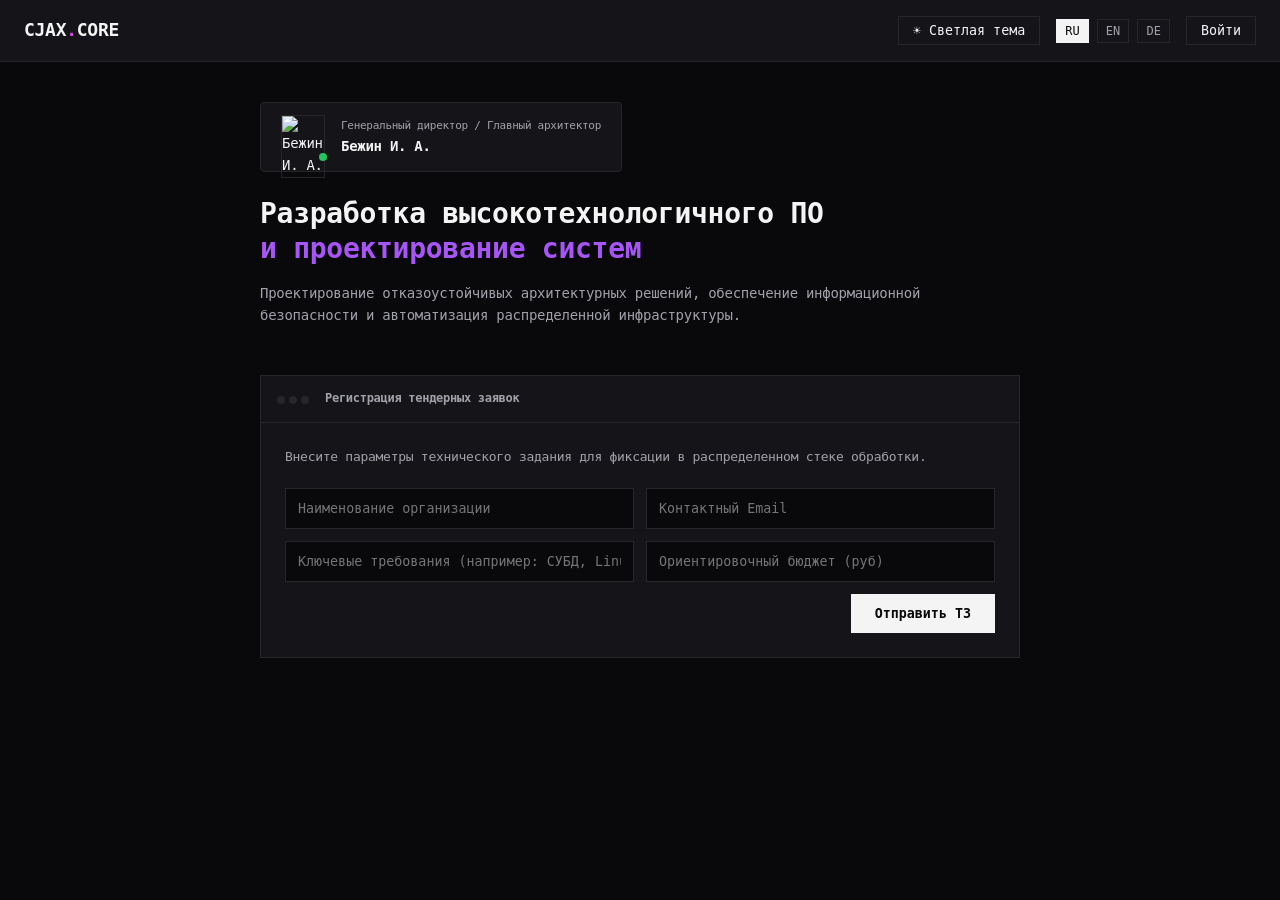
==== commit 23f9d1d1: "Update index.html" ====
--- a/index.html
+++ b/index.html
@@ -12,11 +12,10 @@
 </head>
 <body class="theme-dark" id="app-body">
 
-    <!-- Верхняя панель -->
     <header class="nav-container">
         <div class="logo">Cjax<span class="dot">.</span>core</div>
         <div class="nav-right">
-            <button onclick="toggleTheme()" class="btn-secondary id="theme-toggle-btn">☀️ Светлая тема</button>
+            <button onclick="toggleTheme()" class="btn-secondary" id="theme-toggle-btn">☀️ Светлая тема</button>
             <div class="lang-box">
                 <button onclick="setLang('ru')" id="lang-ru" class="active-lang">RU</button>
                 <button onclick="setLang('en')" id="lang-en">EN</button>
@@ -26,10 +25,7 @@
         </div>
     </header>
 
-    <!-- Главный контент -->
     <main class="layout-wrapper">
-        
-        <!-- Блок Руководителя -->
         <section class="hero-block">
             <div class="profile-card">
                 <div class="avatar-wrapper">
@@ -43,10 +39,9 @@
             </div>
             
             <h1 id="main-headline">Разработка высокотехнологичного ПО<br><span class="gradient-text">и проектирование систем</span></h1>
-            <p id="main-subline">Проекпирование отказоустойчивых архитектурных решений, обеспечение информационной безопасности и автоматизация распределенной инфраструктуры.</p>
+            <p id="main-subline">Проектирование отказоустойчивых архитектурных решений, обеспечение информационной безопасности и автоматизация распределенной инфраструктуры.</p>
         </section>
 
-        <!-- Интерактивная платформа ТЗ -->
         <section class="console-section">
             <div class="panel-header">
                 <div class="window-controls"><span></span><span></span><span></span></div>
@@ -68,14 +63,6 @@
                 </div>
                 
                 <div id="tender-result" class="log-box success-msg" style="display: none;"></div>
-
-                <div class="direct-contacts-zone">
-                    <span class="or-divider">Или свяжитесь напрямую без оформления заявки:</span>
-                    <div class="contacts-row">
-                        <a href="mailto:igorb9475@gmail.com" class="contact-link">✉️ Написать: igorb9475@gmail.com</a>
-                        <a href="tel:89872209843" class="contact-link">📞 Позвонить: 89872209843</a>
-                    </div>
-                </div>
             </div>
 
             <div class="db-logs-area" id="my-tenders-box" style="display:none;">
@@ -83,55 +70,8 @@
                 <div id="tenders-container"></div>
             </div>
         </section>
-
-        <!-- Технологический стек -->
-        <section class="tech-section">
-            <h2 id="stack-headline">Используемый технологический стек</h2>
-            <div class="tags-grid">
-                <div class="tag"><i class="devicon-linux-plain"></i> Linux Core</div>
-                <div class="tag"><i class="devicon-archlinux-plain"></i> Arch Linux</div>
-                <div class="tag"><i class="devicon-ubuntu-plain"></i> Ubuntu Server</div>
-                <div class="tag"><i class="devicon-cplusplus-plain"></i> C++</div>
-                <div class="tag"><i class="devicon-csharp-plain"></i> C#</div>
-                <div class="tag"><i class="devicon-python-plain"></i> Python</div>
-                <div class="tag"><i class="devicon-kotlin-plain"></i> Kotlin</div>
-                <div class="tag"><i class="devicon-go-original-wordmark"></i> Go</div>
-                <div class="tag"><i class="devicon-lua-plain"></i> Lua</div>
-                <div class="tag"><i class="devicon-typescript-plain"></i> TypeScript</div>
-                <div class="tag"><i class="devicon-nodejs-plain"></i> Node.js</div>
-                <div class="tag"><i class="devicon-docker-plain"></i> Docker</div>
-                <div class="tag"><i class="devicon-postgresql-plain"></i> PostgreSQL</div>
-            </div>
-        </section>
-
-        <!-- Реквизиты -->
-        <section class="legal-section">
-            <h2 id="legal-title">Раскрытие информации / Реквизиты</h2>
-            <div class="legal-table">
-                <div class="table-row"><span>Организация</span><strong>ООО "Сиджакс"</strong></div>
-                <div class="table-row"><span>Генеральный директор</span><strong>Бежин Игорь Алексеевич</strong></div>
-                <div class="table-row"><span>Юридический адрес</span><strong>г Санкт-Петербург, ул Вербная, д 27</strong></div>
-                <div class="table-row"><span>ИНН / КПП</span><strong>7814863792 / 781401001</strong></div>
-                <div class="table-row"><span>ОГРН</span><strong>1267800038098</strong></div>
-                <div class="table-row"><span>ОКВЭД основной</span><strong>62.01 (Разработка компьютерного ПО)</strong></div>
-            </div>
-        </section>
     </main>
 
-    <!-- Полноценное окно авторизации (Вместо старых списков из image_95aa81.jpg) -->
-    <div id="user-gate" class="modal-backdrop" style="display: none;">
-        <div class="modal-box">
-            <div class="modal-header">
-                <span class="modal-title">identity_provider_v3.0</span>
-                <span class="modal-close" onclick="toggleUserModal()">&times;</span>
-            </div>
-            <div class="modal-body" id="user-modal-body">
-                <!-- Контент генерируется динамически через JS (Форма логина + кнопки OAuth) -->
-            </div>
-        </div>
-    </div>
-
-    <!-- Красивый интерактивный терминал главного админа (Fix для image_95adeb.png) -->
     <div id="secure-gate" class="modal-backdrop" style="display: none;">
         <div class="modal-box admin-terminal-box">
             <div class="modal-header">
@@ -145,27 +85,13 @@
                     <button onclick="tryGateAccess()" class="btn-primary terminal-enter-btn">Execute</button>
                 </div>
                 <div id="control-zone" style="display: none;">
-                    <p class="console-success">[MASTER-ROOT] Доступ к модификации СУБД открыт.</p>
-                    
                     <div class="admin-fields">
                         <label>Редактирование главного слогана:</label>
                         <input type="text" id="input-headline">
-                        
                         <label>Кастомный URL аватара:</label>
                         <input type="text" id="input-avatar" placeholder="https://...">
-                        
-                        <button onclick="commitDevChanges()" class="btn-primary save-btn" style="margin-top:12px; width:100%;">Commit System Changes</button>
-                        
-                        <!-- Новый мощный блок редактирования тендеров -->
-                        <div class="admin-db-editor-zone">
-                            <h3>Модератор базы данных тендеров</h3>
-                            <div id="admin-tenders-list-edit">
-                                <!-- Список тендеров с инпутами для редактирования цен и данных -->
-                            </div>
-                        </div>
-
-                        <button onclick="revokeAdminAccess()" class="btn-secondary logout-admin-btn">Уничтожить токен сессии админа</button>
-                        <p id="console-log"></p>
+                        <button onclick="commitDevChanges()" class="btn-primary" style="margin-top:12px; width:100%;">Commit System Changes</button>
+                        <button onclick="revokeAdminAccess()" class="btn-secondary" style="margin-top:10px; width:100%;">Уничтожить токен сессии</button>
                     </div>
                 </div>
             </div>
--- a/style.css
+++ b/style.css
@@ -1,4 +1,5 @@
-:root {
+/* Переменные для Тёмной и Светлой фиолетовой темы */
+.theme-dark {
     --color-bg: #09090b;
     --color-surface: #141419;
     --color-border: #27272a;
@@ -6,12 +7,25 @@
     --color-muted: #a1a1aa;
     --color-accent: #a855f7;
     --color-glow: #d946ef;
+    --terminal-input-bg: #09090b;
+}
+
+.theme-light {
+    --color-bg: #f5f2fa; /* Нежно-фиолетовый светлый фон */
+    --color-surface: #ffffff;
+    --color-border: #dcd6e8;
+    --color-text: #2e2538;
+    --color-muted: #7c708a;
+    --color-accent: #8b5cf6;
+    --color-glow: #c084fc;
+    --terminal-input-bg: #f9f8fc;
 }
 
 * {
     box-sizing: border-box;
     margin: 0;
     padding: 0;
+    transition: background-color 0.3s ease, color 0.3s ease, border-color 0.3s ease;
 }
 
 body {
@@ -29,7 +43,7 @@
     align-items: center;
     padding: 16px 24px;
     border-bottom: 1px solid var(--color-border);
-    background-color: rgba(9, 9, 11, 0.9);
+    background-color: var(--color-surface);
     position: sticky;
     top: 0;
     z-index: 100;
@@ -88,12 +102,11 @@
     font-family: inherit;
     font-weight: 700;
     cursor: pointer;
-    white-space: nowrap;
 }
 
 .btn-primary:hover {
     background: var(--color-accent);
-    color: var(--color-text);
+    color: #fff;
 }
 
 .layout-wrapper {
@@ -161,7 +174,6 @@
     font-weight: 700;
     line-height: 1.25;
     margin-bottom: 16px;
-    letter-spacing: -0.03em;
 }
 
 .gradient-text {
@@ -170,8 +182,6 @@
 
 .hero-block p {
     color: var(--color-muted);
-    font-size: 14px;
-    max-width: 680px;
 }
 
 .console-section {
@@ -181,7 +191,7 @@
 }
 
 .panel-header {
-    background: rgba(255, 255, 255, 0.02);
+    background: rgba(0, 0, 0, 0.02);
     border-bottom: 1px solid var(--color-border);
     padding: 12px 16px;
     display: flex;
@@ -189,21 +199,17 @@
     gap: 12px;
 }
 
-.window-controls {
-    display: flex;
-    gap: 6px;
-}
-
 .window-controls span {
+    display: inline-block;
     width: 8px;
     height: 8px;
     border-radius: 50%;
     background: var(--color-border);
+    margin-right: 4px;
 }
 
 .panel-title {
     font-size: 12px;
-    font-weight: 600;
     color: var(--color-muted);
 }
 
@@ -225,42 +231,31 @@
 }
 
 .console-section input {
-    background: var(--color-bg);
+    background: var(--terminal-input-bg);
     border: 1px solid var(--color-border);
     color: var(--color-text);
     padding: 12px;
     font-family: inherit;
-    font-size: 13px;
-    width: 100%;
 }
 
 .console-section input:focus {
     border-color: var(--color-accent);
     outline: none;
-}
-
-.form-action-group {
-    display: flex;
-    gap: 12px;
-}
-
-.form-action-group input {
-    flex: 1;
 }
 
 .log-box {
     margin-top: 16px;
     padding: 12px;
     background: rgba(34, 197, 94, 0.05);
-    border: 1px solid rgba(34, 197, 94, 0.2);
-    color: #4ade80;
+    border: 1px solid rgba(34, 197, 94, 0.3);
+    color: #22c55e;
     font-size: 12px;
 }
 
 .direct-contacts-zone {
     margin-top: 24px;
     padding-top: 16px;
-    border-top: 1px solid rgba(255, 255, 255, 0.03);
+    border-top: 1px solid var(--color-border);
 }
 
 .or-divider {
@@ -273,7 +268,6 @@
 .contacts-row {
     display: flex;
     gap: 20px;
-    flex-wrap: wrap;
 }
 
 .contact-link {
@@ -281,37 +275,27 @@
     text-decoration: none;
     font-size: 13px;
     padding: 6px 12px;
-    background: rgba(255,255,255,0.02);
-    border: 1px solid var(--color-border);
-}
-
-.contact-link:hover {
-    border-color: var(--color-accent);
-    color: var(--color-accent);
+    background: rgba(0,0,0,0.02);
+    border: 1px solid var(--color-border);
 }
 
 .db-logs-area {
     border-top: 1px solid var(--color-border);
     padding: 20px 24px;
-    background: #0d0d11;
+    background: rgba(0, 0, 0, 0.05);
 }
 
 .logs-header {
     font-size: 12px;
-    color: var(--color-glow);
+    color: var(--color-accent);
     margin-bottom: 12px;
 }
 
 .db-tender-item {
     font-size: 12px;
-    border-left: 2px solid var(--color-border);
+    border-left: 2px solid var(--color-accent);
     padding-left: 12px;
     margin-bottom: 12px;
-    color: var(--color-muted);
-}
-
-.db-tender-item strong {
-    color: var(--color-text);
 }
 
 .tech-section, .legal-section {
@@ -322,7 +306,6 @@
     font-size: 16px;
     margin-bottom: 16px;
     color: var(--color-muted);
-    text-transform: uppercase;
 }
 
 .tags-grid {
@@ -338,12 +321,6 @@
     background: var(--color-surface);
     border: 1px solid var(--color-border);
     padding: 8px 14px;
-    font-size: 13px;
-}
-
-.tag i {
-    font-size: 15px;
-    color: var(--color-muted);
 }
 
 .legal-table {
@@ -357,30 +334,25 @@
     border-bottom: 1px solid var(--color-border);
 }
 
-.table-row:last-child {
-    border-bottom: none;
-}
-
-.table-row span {
-    color: var(--color-muted);
-}
-
 .modal-backdrop {
     position: fixed;
     top: 0; left: 0; width: 100%; height: 100%;
-    background: rgba(0, 0, 0, 0.85);
+    background: rgba(0, 0, 0, 0.6);
     display: flex;
     align-items: center;
     justify-content: center;
     z-index: 1000;
-    padding: 16px;
 }
 
 .modal-box {
     background: var(--color-surface);
     border: 1px solid var(--color-border);
     width: 100%;
-    max-width: 460px;
+    max-width: 500px;
+}
+
+.admin-terminal-box {
+    max-width: 650px; /* Сделали шире для удобного редактирования таблицы */
 }
 
 .modal-header {
@@ -388,137 +360,84 @@
     padding: 12px 16px;
     display: flex;
     justify-content: space-between;
-    align-items: center;
-}
-
-.modal-title {
-    font-size: 12px;
-    color: var(--color-muted);
-}
-
-.modal-close {
-    cursor: pointer;
-    font-size: 18px;
-}
-
-.modal-body {
-    padding: 24px;
-}
-
-.oauth-account-item {
-    display: flex;
-    align-items: center;
+}
+
+.modal-close { cursor: pointer; font-size: 16px; }
+.modal-body { padding: 24px; }
+
+/* Дизайн настоящей формы логина */
+.login-form-wrapper {
+    display: flex;
+    flex-direction: column;
     gap: 12px;
-    padding: 12px;
-    border: 1px solid var(--color-border);
-    margin-bottom: 8px;
-    cursor: pointer;
-    background: rgba(0,0,0,0.15);
-}
-
-.oauth-account-item:hover {
-    border-color: var(--color-accent);
-}
-
-.oauth-avatar-circle {
-    width: 32px;
-    height: 32px;
-    border-radius: 50%;
-    background: var(--color-border);
-    display: flex;
-    align-items: center;
-    justify-content: center;
-    font-weight: bold;
-    font-size: 12px;
-}
-
-.oauth-details {
-    display: flex;
-    flex-direction: column;
-}
-
-.oauth-email {
-    font-size: 11px;
-    color: var(--color-muted);
-}
-
-.console-text {
-    color: #22c55e;
-    margin-bottom: 12px;
-}
-
-.console-success {
-    color: #22c55e;
-    font-size: 13px;
-    margin-bottom: 16px;
-}
-
-#gate-pass {
-    width: 100%;
-    padding: 12px;
-    background: var(--color-bg);
-    border: 1px solid var(--color-border);
-    color: #fff;
-    font-size: 16px;
-    text-align: center;
-    letter-spacing: 3px;
-    margin-bottom: 16px;
-}
-
-.admin-fields label {
-    display: block;
-    font-size: 12px;
-    color: var(--color-muted);
-    margin-top: 12px;
+}
+
+.login-form-wrapper input {
+    background: var(--terminal-input-bg);
+    border: 1px solid var(--color-border);
+    color: var(--color-text);
+    padding: 10px;
+    font-family: inherit;
+}
+
+.oauth-row {
+    display: grid;
+    grid-template-columns: 1fr 1fr 1fr;
+    gap: 8px;
+    margin-top: 16px;
 }
 
 .admin-fields input {
     width: 100%;
     padding: 10px;
-    background: var(--color-bg);
-    border: 1px solid var(--color-border);
-    color: #fff;
+    background: var(--terminal-input-bg);
+    border: 1px solid var(--color-border);
+    color: var(--color-text);
     margin-top: 4px;
-}
-
-.avatar-selector {
-    display: flex;
+    margin-bottom: 12px;
+}
+
+/* Зона редактирования тендеров в админке */
+.admin-db-editor-zone {
+    margin-top: 24px;
+    border-top: 2px dashed var(--color-border);
+    padding-top: 16px;
+}
+
+.admin-db-editor-zone h3 {
+    font-size: 14px;
+    margin-bottom: 12px;
+    color: var(--color-accent);
+}
+
+.admin-tender-edit-card {
+    background: var(--terminal-input-bg);
+    border: 1px solid var(--color-border);
+    padding: 12px;
+    margin-bottom: 12px;
+}
+
+.admin-edit-grid {
+    display: grid;
+    grid-template-columns: 2fr 2fr 1fr;
     gap: 8px;
-    margin: 8px 0;
-}
-
-.avatar-selector img {
-    width: 48px;
-    height: 48px;
-    object-fit: cover;
-    cursor: pointer;
-    border: 1px solid var(--color-border);
-}
-
-.oauth-list {
-    display: flex;
-    flex-direction: column;
-    gap: 8px;
-    margin-top: 12px;
-}
-
-.oauth-btn {
-    padding: 12px;
-    text-align: center;
-    cursor: pointer;
-    font-weight: 600;
-    color: #fff;
-}
-
-.oa-g { background: #de4032; }
-.oa-y { background: #fc3f1d; }
-.oa-v { background: #0077ff; }
+    margin-top: 8px;
+}
+
+.admin-edit-grid input {
+    margin: 0 !important;
+    padding: 6px !important;
+    font-size: 12px;
+}
+
+.logout-admin-btn {
+    margin-top: 24px;
+    width: 100%;
+    color: #ef4444;
+    border-color: rgba(239,68,68,0.4);
+}
 
 @media (max-width: 650px) {
     .form-grid { grid-template-columns: 1fr; }
-    .form-action-group { flex-direction: column; }
-    .table-row { flex-direction: column; align-items: flex-start; gap: 4px; }
-    .hero-block h1 { font-size: 22px; }
     .contacts-row { flex-direction: column; gap: 8px; }
-    .contact-link { width: 100%; text-align: center; }
-}
+}
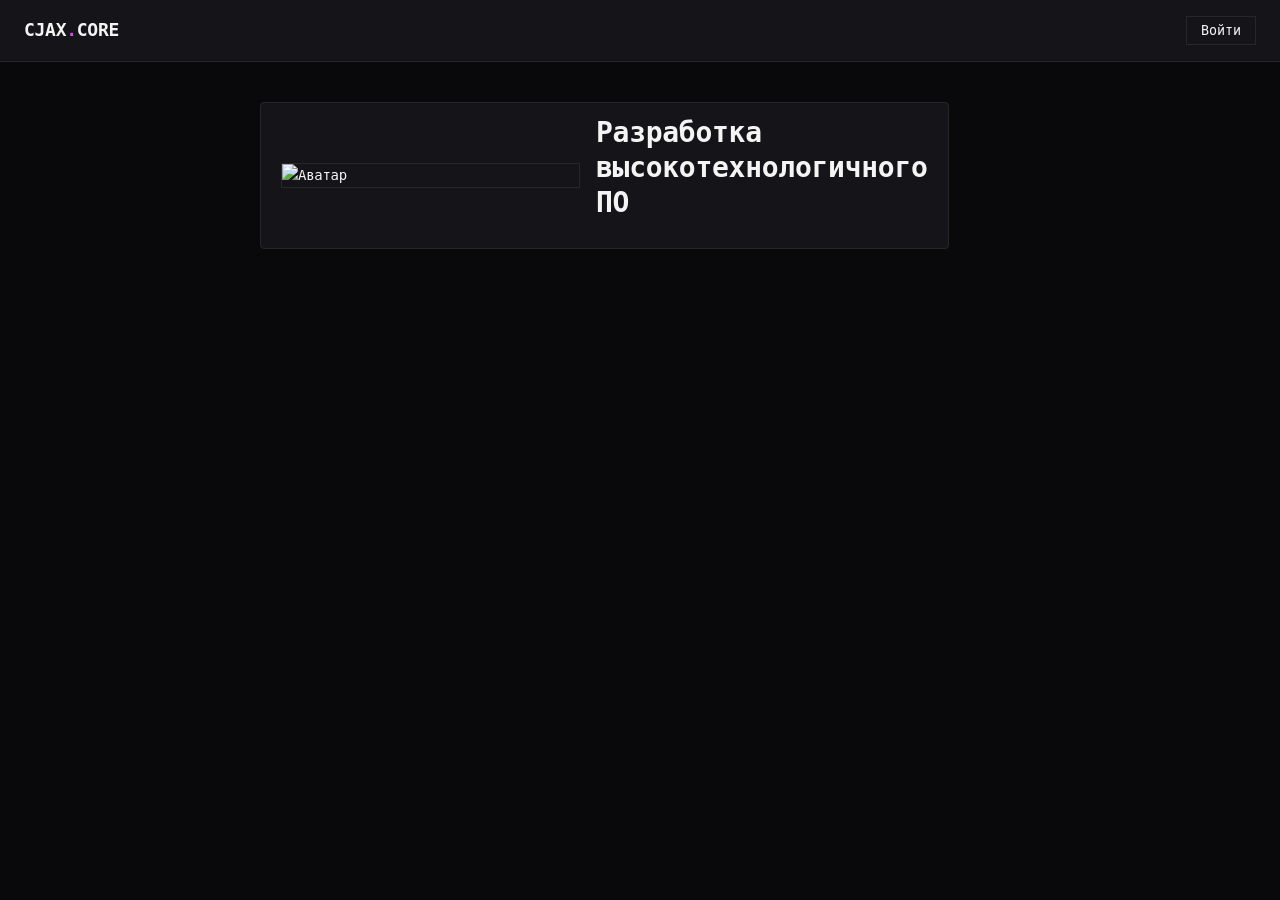
==== commit bbb94a1c: "Update index.html" ====
--- a/index.html
+++ b/index.html
@@ -4,96 +4,37 @@
     <meta charset="UTF-8">
     <meta name="viewport" content="width=device-width, initial-scale=1.0">
     <title>ООО «Сиджакс» — Разработка ПО</title>
-    <link rel="preconnect" href="https://fonts.googleapis.com">
-    <link rel="preconnect" href="https://fonts.gstatic.com" crossorigin>
-    <link href="https://fonts.googleapis.com/css2?family=JetBrains+Mono:wght@400;600;700&display=swap" rel="stylesheet">
-    <link rel="stylesheet" href="https://cdn.jsdelivr.net/gh/devicons/devicon@latest/devicon.min.css">
     <link rel="stylesheet" href="style.css">
 </head>
-<body class="theme-dark" id="app-body">
+<body class="theme-dark">
 
     <header class="nav-container">
         <div class="logo">Cjax<span class="dot">.</span>core</div>
-        <div class="nav-right">
-            <button onclick="toggleTheme()" class="btn-secondary" id="theme-toggle-btn">☀️ Светлая тема</button>
-            <div class="lang-box">
-                <button onclick="setLang('ru')" id="lang-ru" class="active-lang">RU</button>
-                <button onclick="setLang('en')" id="lang-en">EN</button>
-                <button onclick="setLang('de')" id="lang-de">DE</button>
-            </div>
-            <button id="user-badge" class="btn-secondary" onclick="toggleUserModal()">Войти</button>
-        </div>
+        <button id="user-badge" class="btn-secondary" onclick="toggleUserModal()">Войти</button>
     </header>
 
     <main class="layout-wrapper">
         <section class="hero-block">
             <div class="profile-card">
-                <div class="avatar-wrapper">
-                    <img id="ceo-avatar" src="https://cdn.phototourl.com/free/2026-06-03-d10186d6-d493-4228-a46b-4784cc7c9f4e.png" alt="Бежин И. А.">
-                    <span class="status-indicator"></span>
-                </div>
-                <div class="profile-meta">
-                    <span class="role">Генеральный директор / Главный архитектор</span>
-                    <span class="name">Бежин И. А.</span>
-                </div>
-            </div>
-            
-            <h1 id="main-headline">Разработка высокотехнологичного ПО<br><span class="gradient-text">и проектирование систем</span></h1>
-            <p id="main-subline">Проектирование отказоустойчивых архитектурных решений, обеспечение информационной безопасности и автоматизация распределенной инфраструктуры.</p>
-        </section>
-
-        <section class="console-section">
-            <div class="panel-header">
-                <div class="window-controls"><span></span><span></span><span></span></div>
-                <h2 id="tender-title" class="panel-title">Регистрация тендерных заявок</h2>
-            </div>
-            <div class="panel-body">
-                <p id="tender-desc" class="panel-hint">Внесите параметры технического задания для фиксации в распределенном стеке обработки.</p>
-                
-                <div class="form-grid">
-                    <input type="text" id="client-company" placeholder="Наименование организации">
-                    <input type="email" id="client-email" placeholder="Контактный Email">
-                </div>
-                <div class="form-grid calculation-row">
-                    <input type="text" id="tender-keywords" placeholder="Ключевые требования (например: СУБД, Linux)">
-                    <input type="number" id="client-budget" placeholder="Ориентировочный бюджет (руб)">
-                </div>
-                <div style="margin-top: 12px; text-align: right;">
-                    <button onclick="submitTenderToDB()" id="tender-btn" class="btn-primary">Отправить ТЗ</button>
-                </div>
-                
-                <div id="tender-result" class="log-box success-msg" style="display: none;"></div>
-            </div>
-
-            <div class="db-logs-area" id="my-tenders-box" style="display:none;">
-                <div class="logs-header">Лог транзакций в СУБД ядра:</div>
-                <div id="tenders-container"></div>
+                <img id="ceo-avatar" src="uploads/avatar_user.jpg" alt="Аватар">
+                <h1 id="main-headline">Разработка высокотехнологичного ПО</h1>
             </div>
         </section>
     </main>
 
     <div id="secure-gate" class="modal-backdrop" style="display: none;">
         <div class="modal-box admin-terminal-box">
-            <div class="modal-header">
-                <span class="modal-title">cjax@root-core-terminal:~</span>
-                <span class="modal-close" onclick="closeAdminModal()">&times;</span>
-            </div>
-            <div class="modal-body">
-                <div id="auth-zone">
-                    <p class="console-text"># enter_security_key</p>
-                    <input type="password" id="gate-pass" placeholder="••••••••••••" autofocus>
-                    <button onclick="tryGateAccess()" class="btn-primary terminal-enter-btn">Execute</button>
-                </div>
-                <div id="control-zone" style="display: none;">
-                    <div class="admin-fields">
-                        <label>Редактирование главного слогана:</label>
-                        <input type="text" id="input-headline">
-                        <label>Кастомный URL аватара:</label>
-                        <input type="text" id="input-avatar" placeholder="https://...">
-                        <button onclick="commitDevChanges()" class="btn-primary" style="margin-top:12px; width:100%;">Commit System Changes</button>
-                        <button onclick="revokeAdminAccess()" class="btn-secondary" style="margin-top:10px; width:100%;">Уничтожить токен сессии</button>
-                    </div>
-                </div>
+            <div id="control-zone" style="display: none;">
+                <h3>Панель управления Cjax.core</h3>
+                
+                <form action="upload_avatar.php" method="POST" enctype="multipart/form-data">
+                    <label>Обновить фото профиля (JPG/PNG):</label>
+                    <input type="file" name="avatar" accept="image/*" required>
+                    <button type="submit" class="btn-primary">Загрузить на сервер</button>
+                </form>
+
+                <input type="text" id="input-headline" placeholder="Новый слоган">
+                <button onclick="commitDevChanges()">Применить изменения</button>
             </div>
         </div>
     </div>
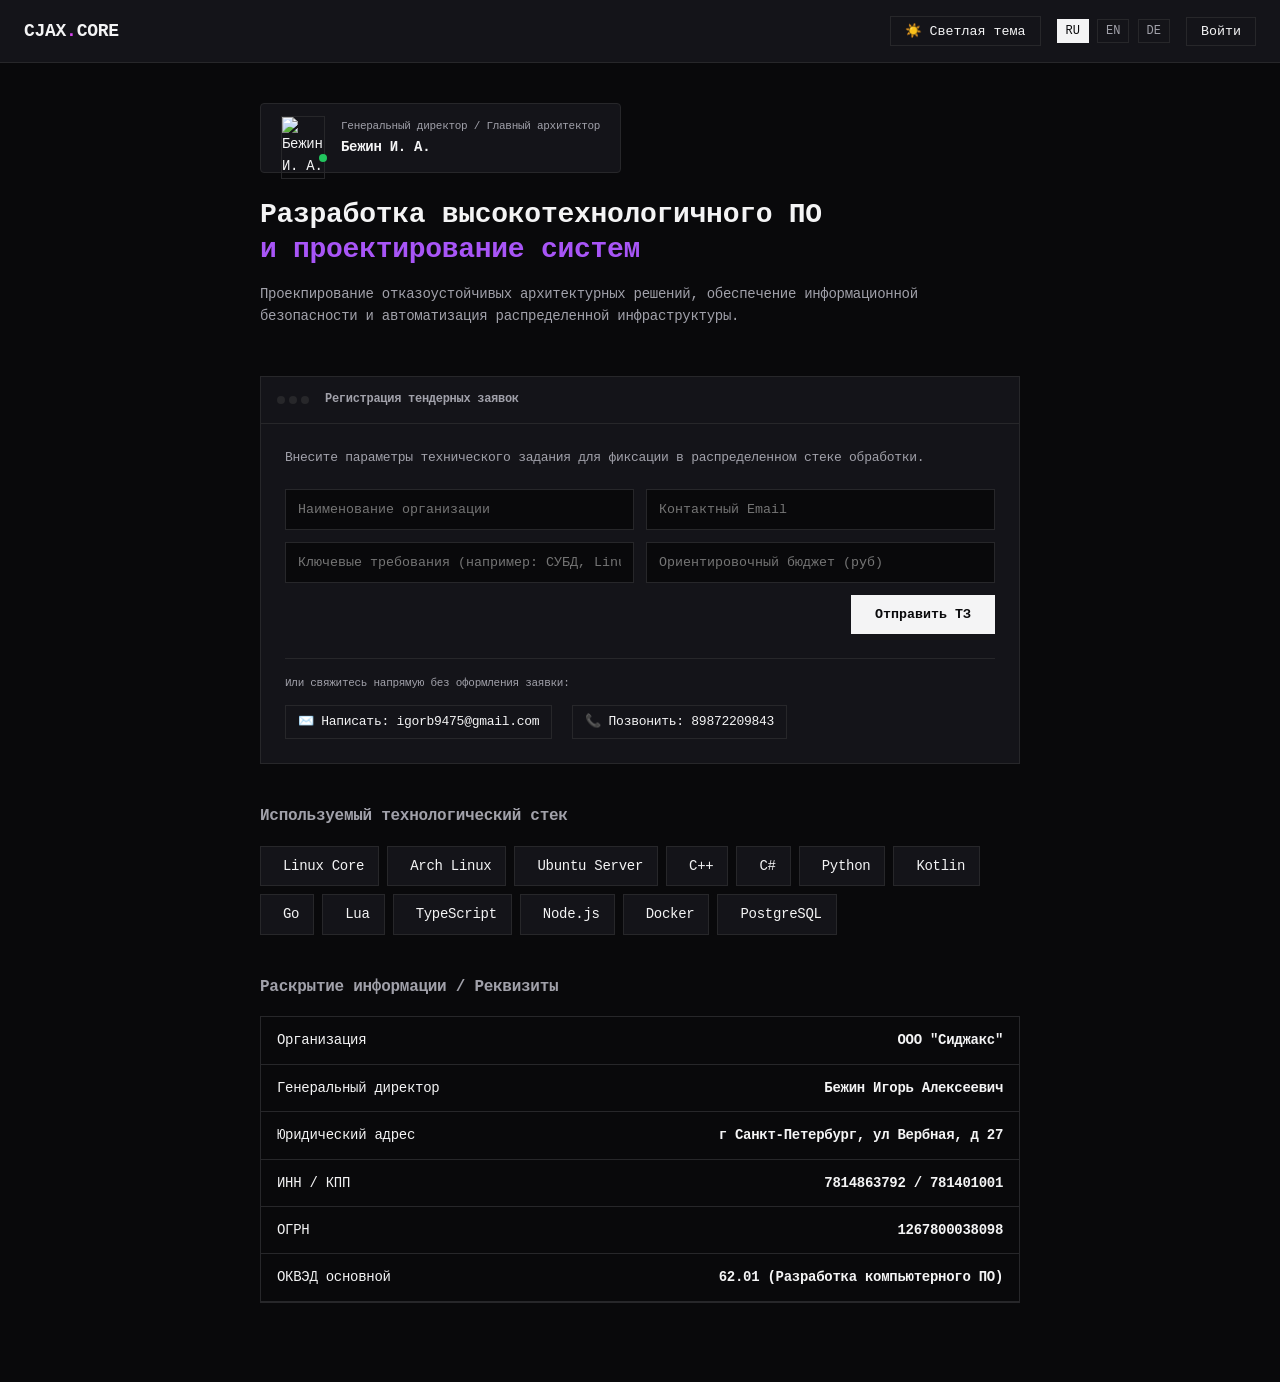
==== commit 2e281c85: "Update index.html" ====
--- a/index.html
+++ b/index.html
@@ -4,37 +4,170 @@
     <meta charset="UTF-8">
     <meta name="viewport" content="width=device-width, initial-scale=1.0">
     <title>ООО «Сиджакс» — Разработка ПО</title>
+    <link rel="preconnect" href="https://fonts.googleapis.com">
+    <link rel="preconnect" href="https://fonts.gstatic.com" crossorigin>
+    <link href="https://fonts.googleapis.com/css2?family=JetBrains+Mono:wght@400;600;700&display=swap" rel="stylesheet">
+    <link rel="stylesheet" href="https://cdn.jsdelivr.net/gh/devicons/devicon@latest/devicon.min.css">
     <link rel="stylesheet" href="style.css">
 </head>
-<body class="theme-dark">
+<body class="theme-dark" id="app-body">
 
+    <!-- Верхняя панель -->
     <header class="nav-container">
         <div class="logo">Cjax<span class="dot">.</span>core</div>
-        <button id="user-badge" class="btn-secondary" onclick="toggleUserModal()">Войти</button>
+        <div class="nav-right">
+            <button onclick="toggleTheme()" class="btn-secondary id="theme-toggle-btn">☀️ Светлая тема</button>
+            <div class="lang-box">
+                <button onclick="setLang('ru')" id="lang-ru" class="active-lang">RU</button>
+                <button onclick="setLang('en')" id="lang-en">EN</button>
+                <button onclick="setLang('de')" id="lang-de">DE</button>
+            </div>
+            <button id="user-badge" class="btn-secondary" onclick="toggleUserModal()">Войти</button>
+        </div>
     </header>
 
+    <!-- Главный контент -->
     <main class="layout-wrapper">
+        
+        <!-- Блок Руководителя -->
         <section class="hero-block">
             <div class="profile-card">
-                <img id="ceo-avatar" src="uploads/avatar_user.jpg" alt="Аватар">
-                <h1 id="main-headline">Разработка высокотехнологичного ПО</h1>
+                <div class="avatar-wrapper">
+                    <img id="ceo-avatar" src="https://cdn.phototourl.com/free/2026-06-03-d10186d6-d493-4228-a46b-4784cc7c9f4e.png" alt="Бежин И. А.">
+                    <span class="status-indicator"></span>
+                </div>
+                <div class="profile-meta">
+                    <span class="role">Генеральный директор / Главный архитектор</span>
+                    <span class="name">Бежин И. А.</span>
+                </div>
+            </div>
+            
+            <h1 id="main-headline">Разработка высокотехнологичного ПО<br><span class="gradient-text">и проектирование систем</span></h1>
+            <p id="main-subline">Проекпирование отказоустойчивых архитектурных решений, обеспечение информационной безопасности и автоматизация распределенной инфраструктуры.</p>
+        </section>
+
+        <!-- Интерактивная платформа ТЗ -->
+        <section class="console-section">
+            <div class="panel-header">
+                <div class="window-controls"><span></span><span></span><span></span></div>
+                <h2 id="tender-title" class="panel-title">Регистрация тендерных заявок</h2>
+            </div>
+            <div class="panel-body">
+                <p id="tender-desc" class="panel-hint">Внесите параметры технического задания для фиксации в распределенном стеке обработки.</p>
+                
+                <div class="form-grid">
+                    <input type="text" id="client-company" placeholder="Наименование организации">
+                    <input type="email" id="client-email" placeholder="Контактный Email">
+                </div>
+                <div class="form-grid calculation-row">
+                    <input type="text" id="tender-keywords" placeholder="Ключевые требования (например: СУБД, Linux)">
+                    <input type="number" id="client-budget" placeholder="Ориентировочный бюджет (руб)">
+                </div>
+                <div style="margin-top: 12px; text-align: right;">
+                    <button onclick="submitTenderToDB()" id="tender-btn" class="btn-primary">Отправить ТЗ</button>
+                </div>
+                
+                <div id="tender-result" class="log-box success-msg" style="display: none;"></div>
+
+                <div class="direct-contacts-zone">
+                    <span class="or-divider">Или свяжитесь напрямую без оформления заявки:</span>
+                    <div class="contacts-row">
+                        <a href="mailto:igorb9475@gmail.com" class="contact-link">✉️ Написать: igorb9475@gmail.com</a>
+                        <a href="tel:89872209843" class="contact-link">📞 Позвонить: 89872209843</a>
+                    </div>
+                </div>
+            </div>
+
+            <div class="db-logs-area" id="my-tenders-box" style="display:none;">
+                <div class="logs-header">Лог транзакций в СУБД ядра:</div>
+                <div id="tenders-container"></div>
+            </div>
+        </section>
+
+        <!-- Технологический стек -->
+        <section class="tech-section">
+            <h2 id="stack-headline">Используемый технологический стек</h2>
+            <div class="tags-grid">
+                <div class="tag"><i class="devicon-linux-plain"></i> Linux Core</div>
+                <div class="tag"><i class="devicon-archlinux-plain"></i> Arch Linux</div>
+                <div class="tag"><i class="devicon-ubuntu-plain"></i> Ubuntu Server</div>
+                <div class="tag"><i class="devicon-cplusplus-plain"></i> C++</div>
+                <div class="tag"><i class="devicon-csharp-plain"></i> C#</div>
+                <div class="tag"><i class="devicon-python-plain"></i> Python</div>
+                <div class="tag"><i class="devicon-kotlin-plain"></i> Kotlin</div>
+                <div class="tag"><i class="devicon-go-original-wordmark"></i> Go</div>
+                <div class="tag"><i class="devicon-lua-plain"></i> Lua</div>
+                <div class="tag"><i class="devicon-typescript-plain"></i> TypeScript</div>
+                <div class="tag"><i class="devicon-nodejs-plain"></i> Node.js</div>
+                <div class="tag"><i class="devicon-docker-plain"></i> Docker</div>
+                <div class="tag"><i class="devicon-postgresql-plain"></i> PostgreSQL</div>
+            </div>
+        </section>
+
+        <!-- Реквизиты -->
+        <section class="legal-section">
+            <h2 id="legal-title">Раскрытие информации / Реквизиты</h2>
+            <div class="legal-table">
+                <div class="table-row"><span>Организация</span><strong>ООО "Сиджакс"</strong></div>
+                <div class="table-row"><span>Генеральный директор</span><strong>Бежин Игорь Алексеевич</strong></div>
+                <div class="table-row"><span>Юридический адрес</span><strong>г Санкт-Петербург, ул Вербная, д 27</strong></div>
+                <div class="table-row"><span>ИНН / КПП</span><strong>7814863792 / 781401001</strong></div>
+                <div class="table-row"><span>ОГРН</span><strong>1267800038098</strong></div>
+                <div class="table-row"><span>ОКВЭД основной</span><strong>62.01 (Разработка компьютерного ПО)</strong></div>
             </div>
         </section>
     </main>
 
+    <!-- Полноценное окно авторизации (Вместо старых списков из image_95aa81.jpg) -->
+    <div id="user-gate" class="modal-backdrop" style="display: none;">
+        <div class="modal-box">
+            <div class="modal-header">
+                <span class="modal-title">identity_provider_v3.0</span>
+                <span class="modal-close" onclick="toggleUserModal()">&times;</span>
+            </div>
+            <div class="modal-body" id="user-modal-body">
+                <!-- Контент генерируется динамически через JS (Форма логина + кнопки OAuth) -->
+            </div>
+        </div>
+    </div>
+
+    <!-- Красивый интерактивный терминал главного админа (Fix для image_95adeb.png) -->
     <div id="secure-gate" class="modal-backdrop" style="display: none;">
         <div class="modal-box admin-terminal-box">
-            <div id="control-zone" style="display: none;">
-                <h3>Панель управления Cjax.core</h3>
-                
-                <form action="upload_avatar.php" method="POST" enctype="multipart/form-data">
-                    <label>Обновить фото профиля (JPG/PNG):</label>
-                    <input type="file" name="avatar" accept="image/*" required>
-                    <button type="submit" class="btn-primary">Загрузить на сервер</button>
-                </form>
+            <div class="modal-header">
+                <span class="modal-title">cjax@root-core-terminal:~</span>
+                <span class="modal-close" onclick="closeAdminModal()">&times;</span>
+            </div>
+            <div class="modal-body">
+                <div id="auth-zone">
+                    <p class="console-text"># enter_security_key</p>
+                    <input type="password" id="gate-pass" placeholder="••••••••••••" autofocus>
+                    <button onclick="tryGateAccess()" class="btn-primary terminal-enter-btn">Execute</button>
+                </div>
+                <div id="control-zone" style="display: none;">
+                    <p class="console-success">[MASTER-ROOT] Доступ к модификации СУБД открыт.</p>
+                    
+                    <div class="admin-fields">
+                        <label>Редактирование главного слогана:</label>
+                        <input type="text" id="input-headline">
+                        
+                        <label>Кастомный URL аватара:</label>
+                        <input type="text" id="input-avatar" placeholder="https://...">
+                        
+                        <button onclick="commitDevChanges()" class="btn-primary save-btn" style="margin-top:12px; width:100%;">Commit System Changes</button>
+                        
+                        <!-- Новый мощный блок редактирования тендеров -->
+                        <div class="admin-db-editor-zone">
+                            <h3>Модератор базы данных тендеров</h3>
+                            <div id="admin-tenders-list-edit">
+                                <!-- Список тендеров с инпутами для редактирования цен и данных -->
+                            </div>
+                        </div>
 
-                <input type="text" id="input-headline" placeholder="Новый слоган">
-                <button onclick="commitDevChanges()">Применить изменения</button>
+                        <button onclick="revokeAdminAccess()" class="btn-secondary logout-admin-btn">Уничтожить токен сессии админа</button>
+                        <p id="console-log"></p>
+                    </div>
+                </div>
             </div>
         </div>
     </div>
